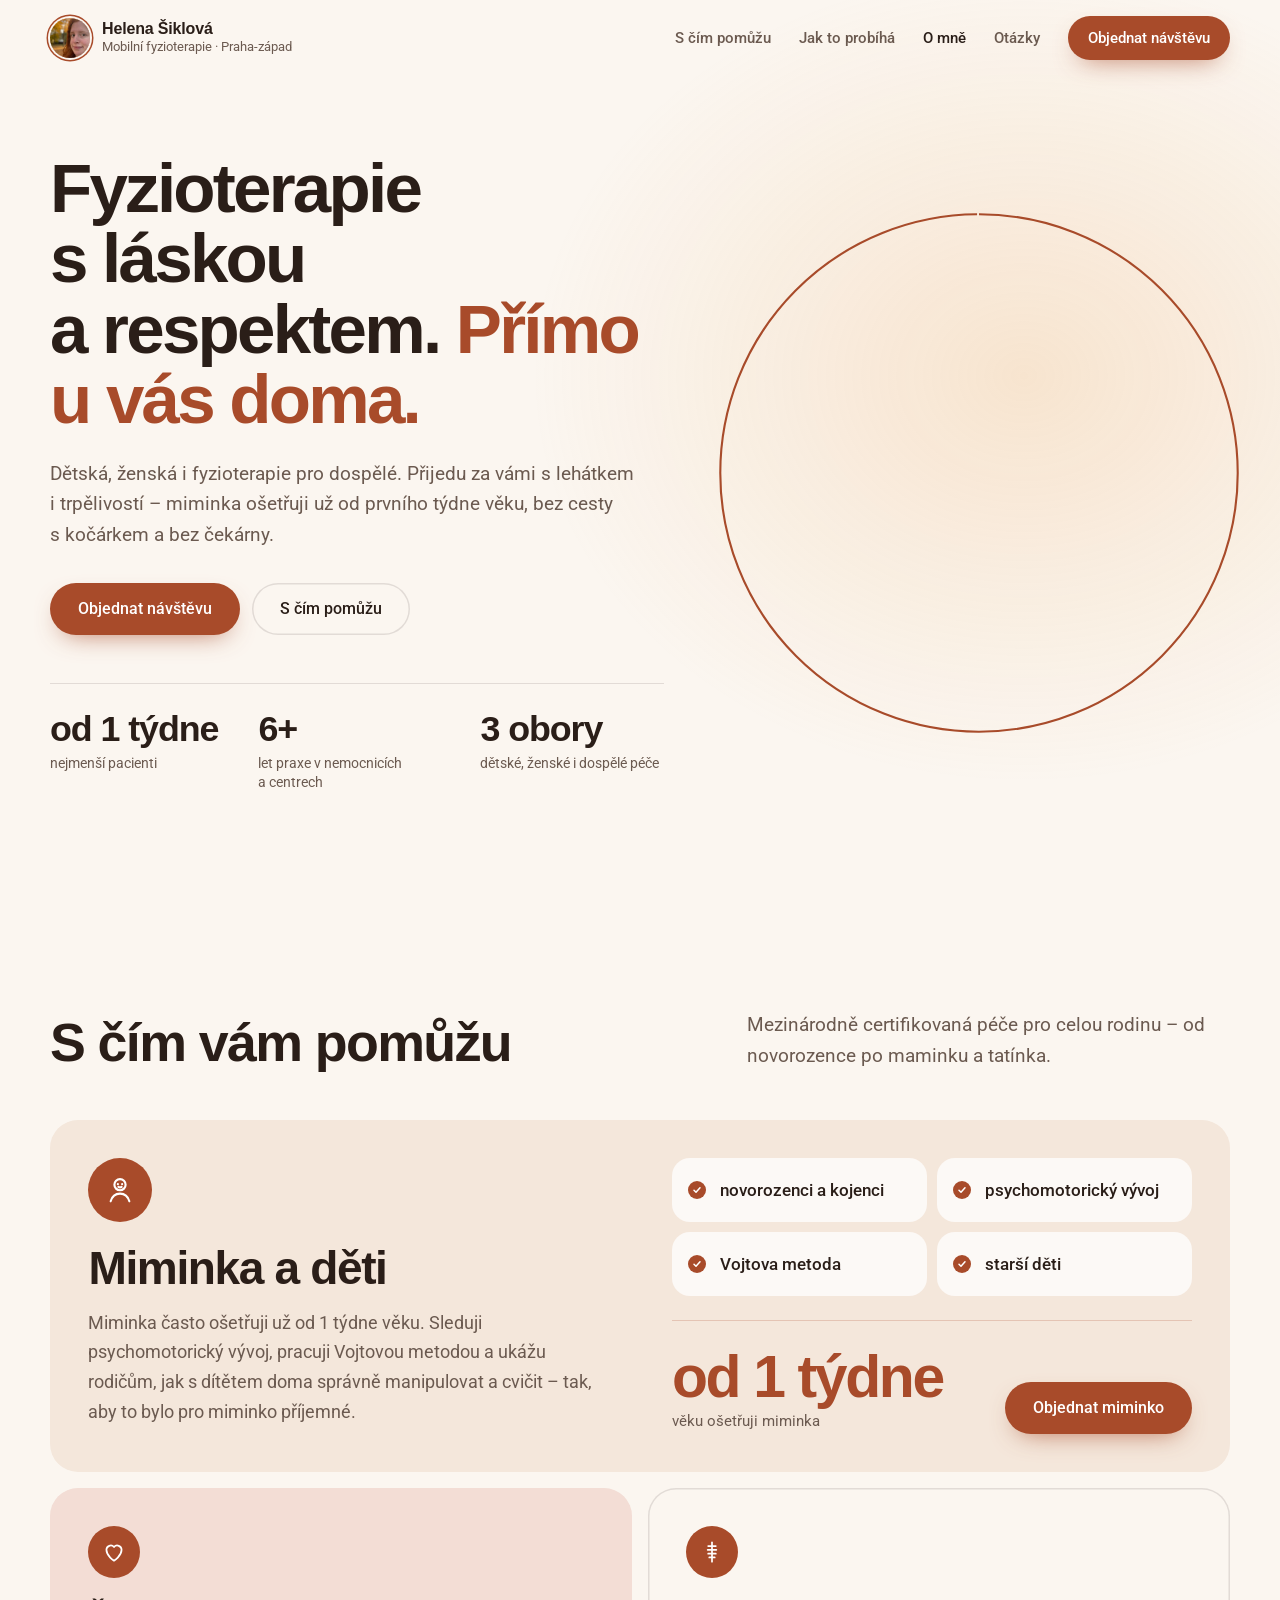
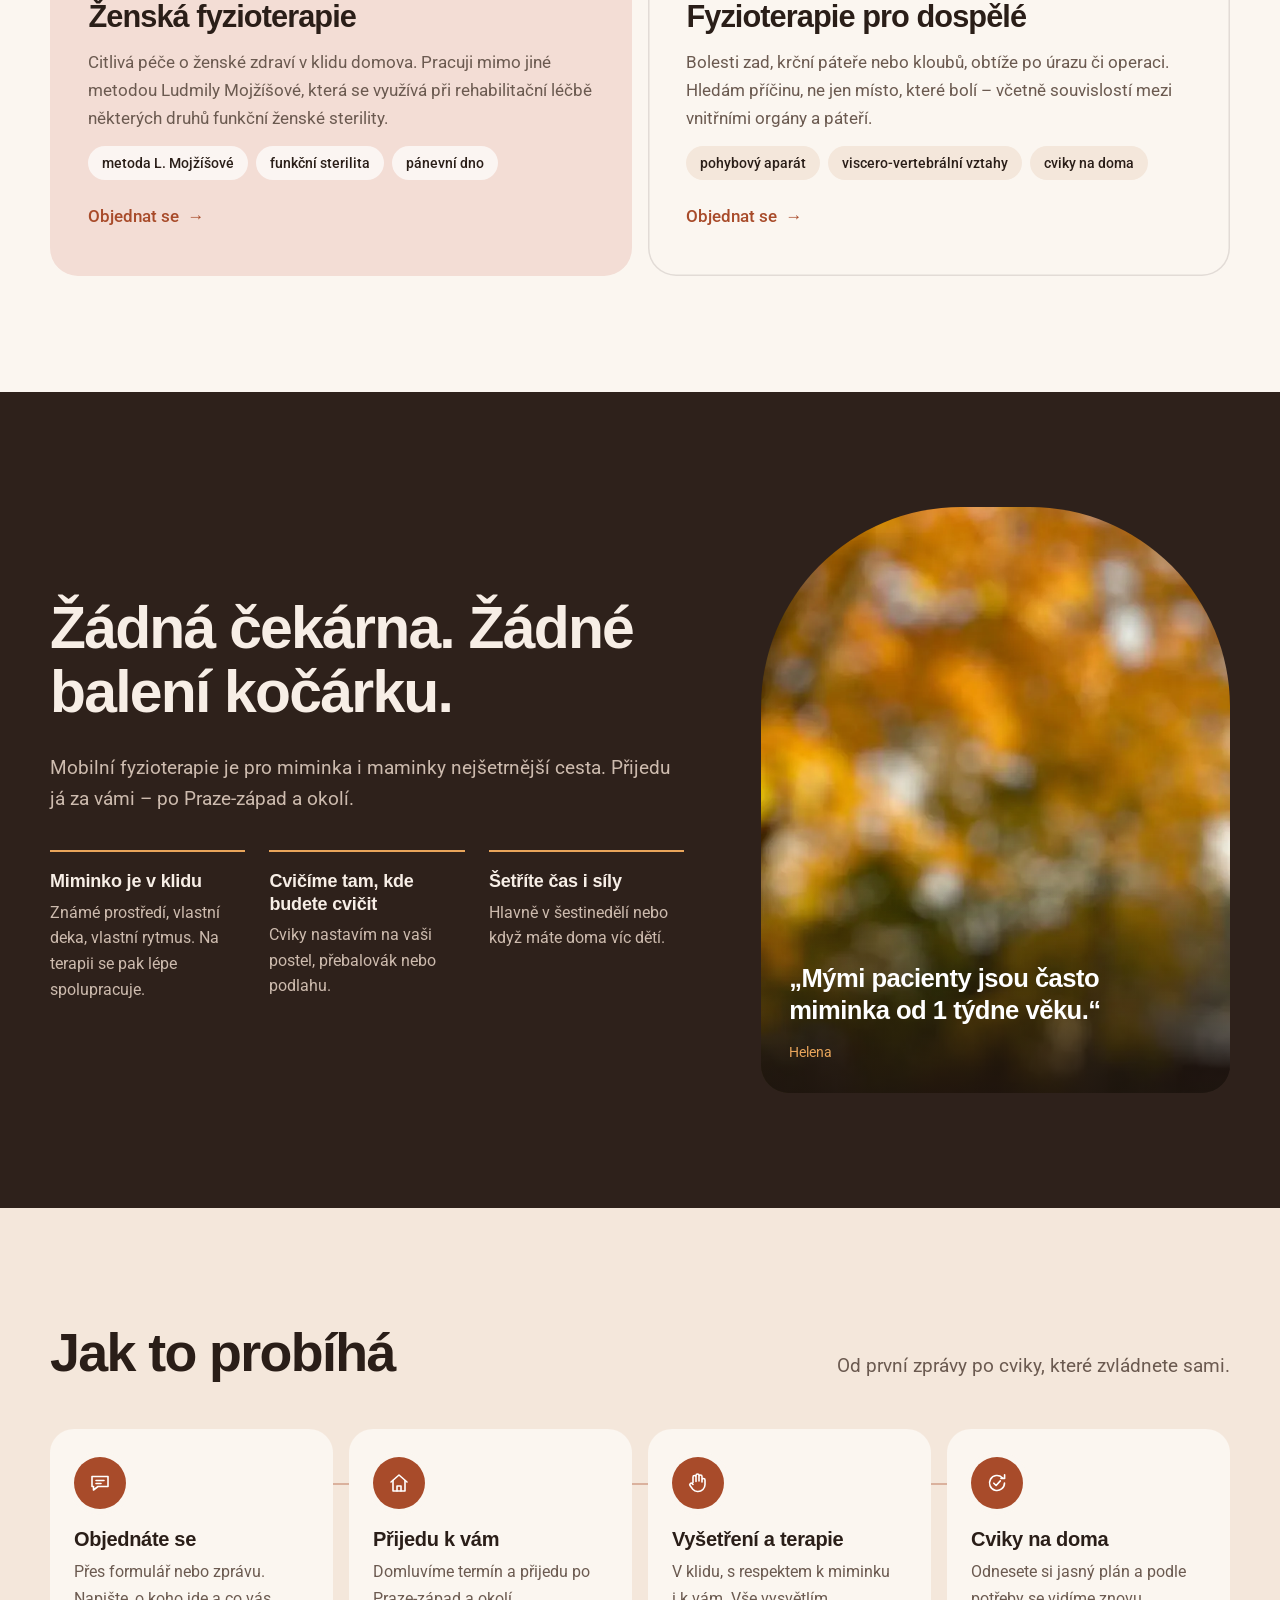
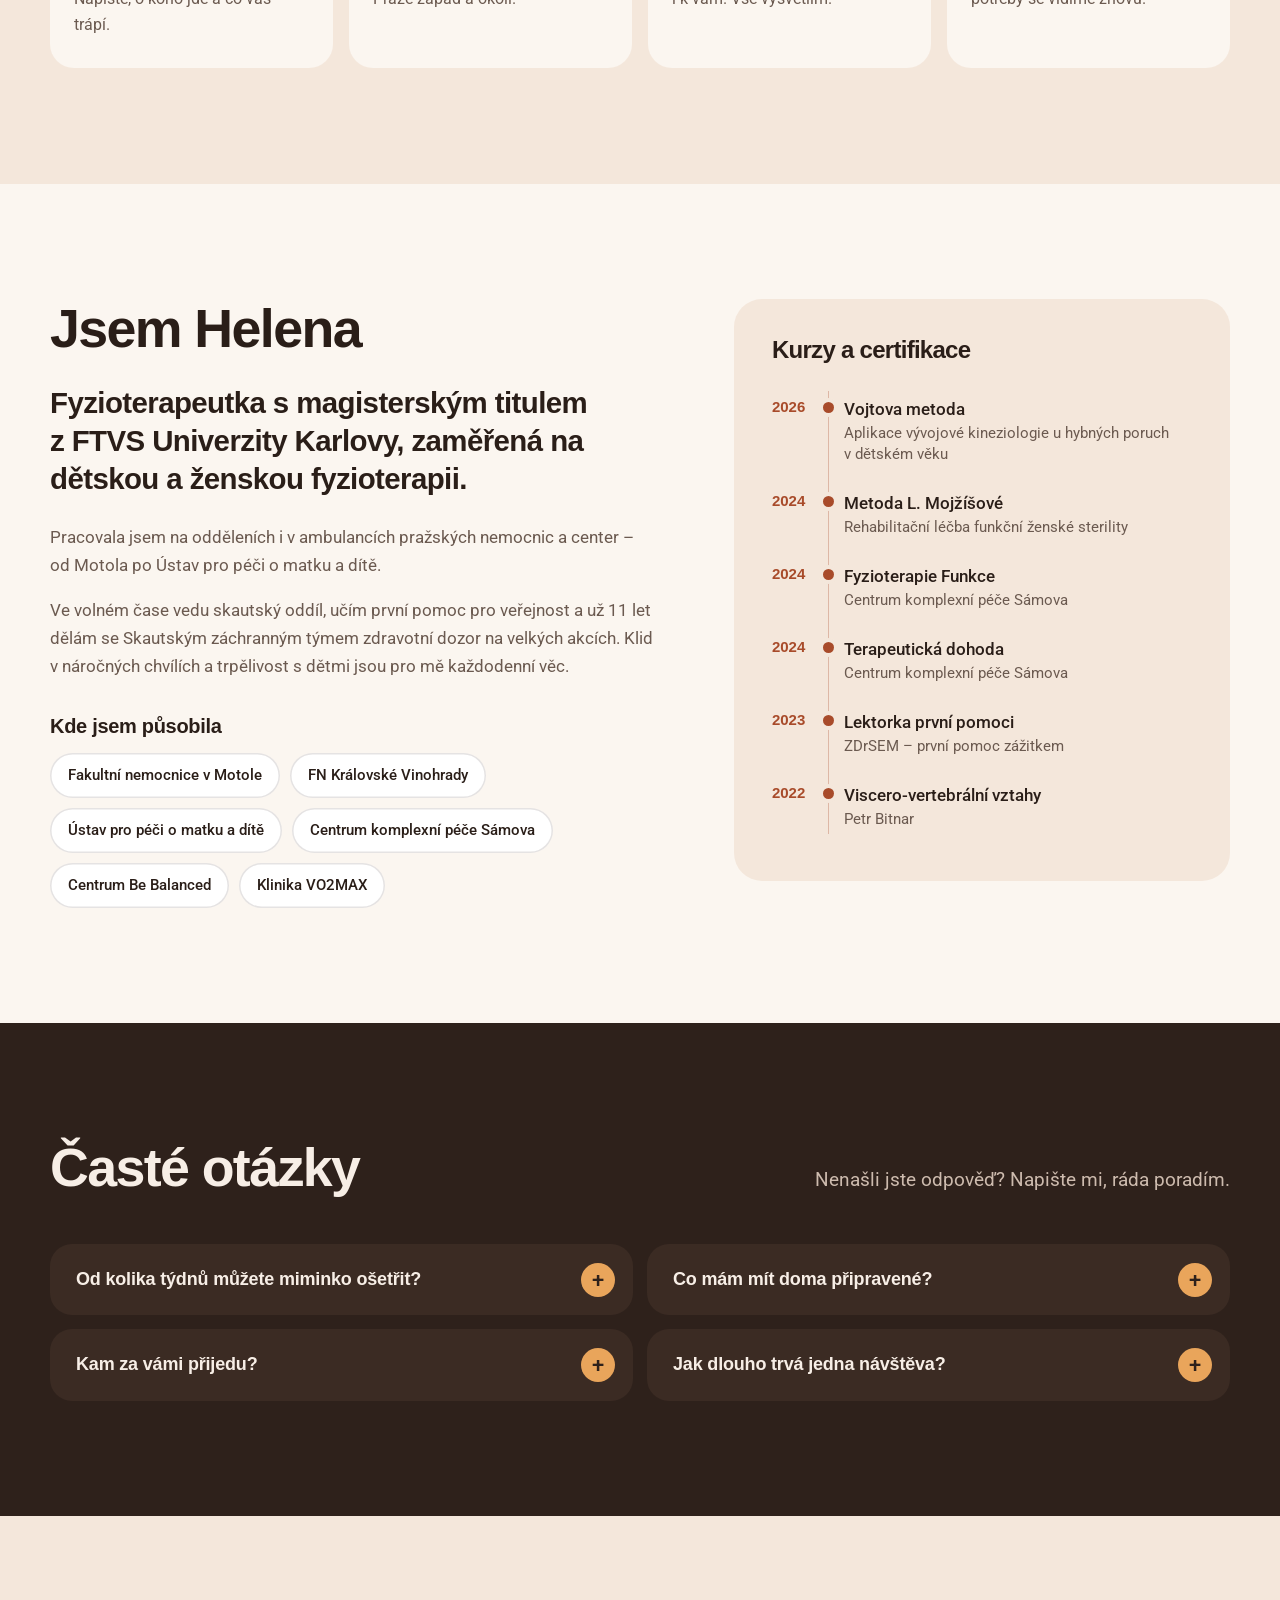
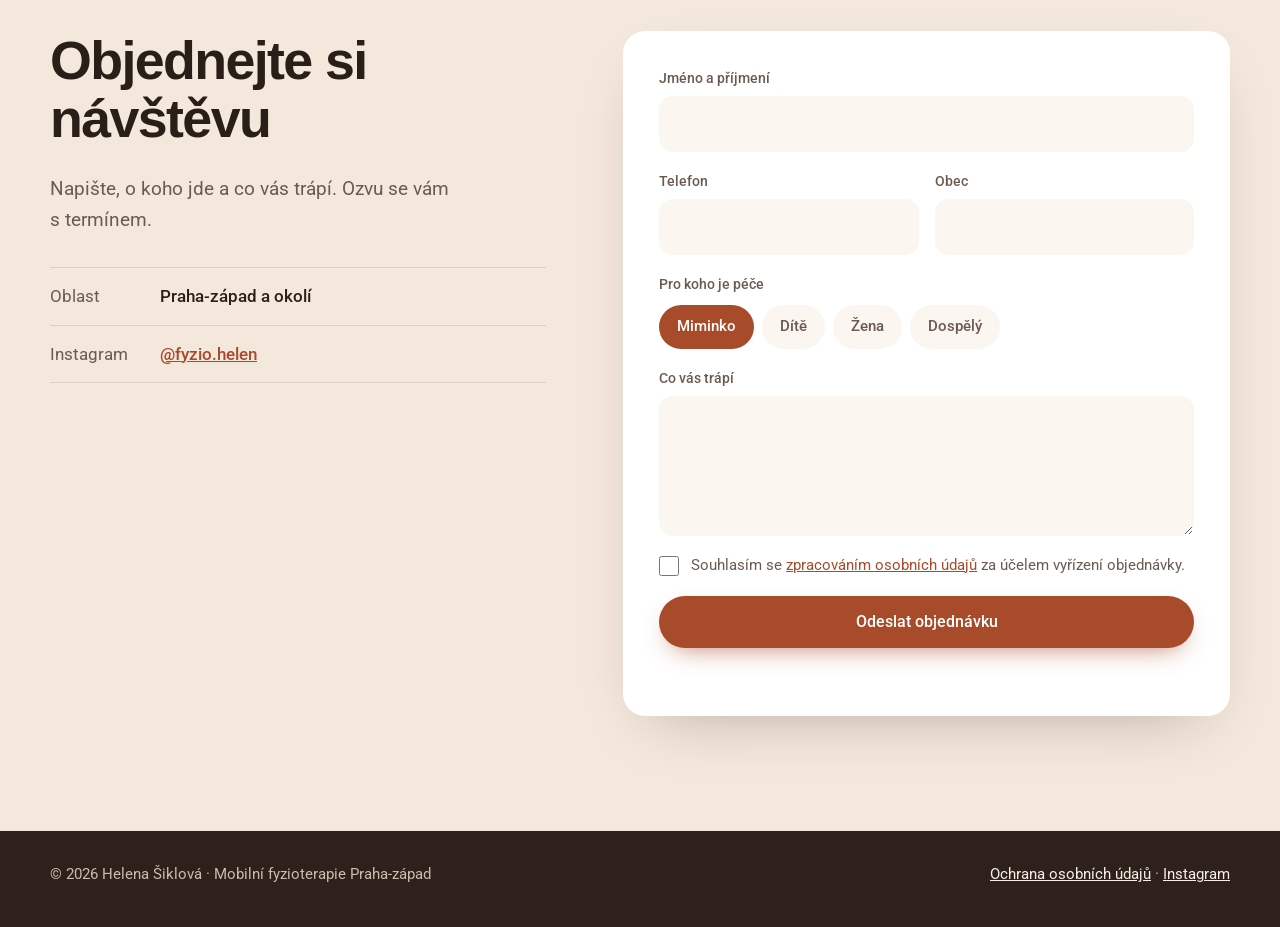
==== index.html @ 215d6c58 "Import static site from helena-siklova-web.vercel.app Co-Authored-By: Claude Fable 5.2 <noreply@anth" ====
<!doctype html>
<html lang="cs" class="no-js">
<head>
  <meta charset="utf-8" />
  <meta name="viewport" content="width=device-width, initial-scale=1" />
  <title>Helena Šiklová – mobilní fyzioterapie Praha-západ</title>
  <meta name="description" content="Dětská, ženská i fyzioterapie pro dospělé u vás doma. Miminka od 1 týdne věku, Vojtova metoda, metoda L. Mojžíšové. Praha-západ." />
  <meta name="robots" content="noindex, nofollow" />
  <meta name="theme-color" content="#FBF6F0" />
  <meta property="og:type" content="website" />
  <meta property="og:title" content="Helena Šiklová – mobilní fyzioterapie Praha-západ" />
  <meta property="og:description" content="Fyzioterapie s láskou a respektem, přímo u vás doma. Pro miminka, děti, ženy i dospělé." />
  <meta property="og:image" content="https://helena-siklova-web.vercel.app/img/helena.jpg" />
  <link rel="icon" href="data:image/svg+xml,%3Csvg xmlns='http://www.w3.org/2000/svg' viewBox='0 0 64 64'%3E%3Ccircle cx='32' cy='32' r='32' fill='%23A84B2A'/%3E%3Ctext x='32' y='42' font-family='Helvetica,Arial' font-weight='700' font-size='28' text-anchor='middle' fill='%23fff'%3EH%C5%A0%3C/text%3E%3C/svg%3E" />
  <link rel="preconnect" href="https://fonts.googleapis.com" />
  <link rel="preconnect" href="https://fonts.gstatic.com" crossorigin />
  <link href="https://fonts.googleapis.com/css2?family=Roboto:wght@400;500&display=swap&subset=latin-ext" rel="stylesheet" />
  <link rel="preload" as="image" href="img/helena.webp" type="image/webp" />
  <link rel="stylesheet" href="styles.css?v=4" />
  <script type="application/ld+json">
  {
    "@context": "https://schema.org",
    "@type": "PhysicalTherapy",
    "name": "Helena Šiklová – mobilní fyzioterapie",
    "description": "Dětská, ženská a dospělá fyzioterapie formou domácích návštěv.",
    "image": "https://helena-siklova-web.vercel.app/img/helena.jpg",
    "areaServed": "Praha-západ",
    "employee": { "@type": "Person", "name": "Helena Šiklová", "jobTitle": "Fyzioterapeutka", "alumniOf": "Fakulta tělesné výchovy a sportu Univerzity Karlovy" },
    "sameAs": ["https://www.instagram.com/fyzio.helen/"],
    "hasOfferCatalog": { "@type": "OfferCatalog", "name": "Fyzioterapie", "itemListElement": [
      { "@type": "Offer", "itemOffered": { "@type": "Service", "name": "Dětská fyzioterapie" } },
      { "@type": "Offer", "itemOffered": { "@type": "Service", "name": "Ženská fyzioterapie" } },
      { "@type": "Offer", "itemOffered": { "@type": "Service", "name": "Fyzioterapie pro dospělé" } }
    ] }
  }
  </script>
</head>
<body>
<a class="skip" href="#obsah">Přeskočit na obsah</a>

<header class="top" data-top>
  <div class="wrap top__in">
    <a class="brand" href="#top" aria-label="Helena Šiklová – na začátek">
      <span class="brand__avatar"><img src="img/helena-160.jpg" width="80" height="80" alt="" /></span>
      <span class="brand__txt">Helena Šiklová<small>Mobilní fyzioterapie · Praha-západ</small></span>
    </a>
    <nav class="nav" aria-label="Hlavní navigace">
      <a href="#pomoc">S čím pomůžu</a>
      <a href="#jak">Jak to probíhá</a>
      <a href="#o-mne">O mně</a>
      <a href="#otazky">Otázky</a>
    </nav>
    <a class="btn btn--primary btn--sm top__cta" href="#objednat">Objednat návštěvu</a>
    <button class="burger" type="button" aria-label="Otevřít menu" aria-controls="menu" data-menu-open><span></span><span></span></button>
  </div>
</header>

<dialog class="menu" id="menu" aria-label="Menu">
  <button class="menu__close" type="button" aria-label="Zavřít menu" data-menu-close>×</button>
  <nav class="menu__nav" aria-label="Menu">
    <a href="#pomoc" data-menu-link>S čím pomůžu</a>
    <a href="#jak" data-menu-link>Jak to probíhá</a>
    <a href="#o-mne" data-menu-link>O mně</a>
    <a href="#otazky" data-menu-link>Otázky</a>
    <a href="#objednat" data-menu-link>Objednání</a>
  </nav>
  <a class="btn btn--primary btn--block" href="#objednat" data-menu-link>Objednat návštěvu</a>
</dialog>

<main id="obsah">

  <!-- HERO -->
  <section class="hero" id="top">
    <div class="wrap hero__grid">
      <div class="hero__text">
        <h1 class="hero__title">Fyzioterapie s láskou a respektem. <em>Přímo u vás doma.</em></h1>
        <p class="hero__lead">Dětská, ženská i fyzioterapie pro dospělé. Přijedu za vámi s lehátkem i trpělivostí – miminka ošetřuji už od prvního týdne věku, bez cesty s kočárkem a bez čekárny.</p>
        <div class="hero__cta">
          <a class="btn btn--primary" href="#objednat">Objednat návštěvu</a>
          <a class="btn btn--ghost" href="#pomoc">S čím pomůžu</a>
        </div>
        <dl class="stats">
          <div><dt>nejmenší pacienti</dt><dd>od 1 týdne</dd></div>
          <div><dt>let praxe v nemocnicích a centrech</dt><dd>6+</dd></div>
          <div><dt>dětské, ženské i dospělé péče</dt><dd>3 obory</dd></div>
        </dl>
      </div>
      <figure class="portrait">
        <svg class="portrait__ring" viewBox="0 0 200 200" aria-hidden="true"><circle cx="100" cy="100" r="98" pathLength="1" /></svg>
        <picture class="portrait__img">
          <source type="image/webp" srcset="img/helena-480.webp 480w, img/helena.webp 800w" sizes="(max-width: 899px) 78vw, 36vw" />
          <img src="img/helena.jpg" width="800" height="800" alt="Fyzioterapeutka Helena Šiklová" fetchpriority="high" decoding="async" />
        </picture>
      </figure>
    </div>
  </section>

  <!-- PRO KOHO -->
  <section class="sec" id="pomoc">
    <div class="wrap">
      <div class="head" data-reveal>
        <h2 class="h2">S čím vám pomůžu</h2>
        <p class="lead">Mezinárodně certifikovaná péče pro celou rodinu – od novorozence po maminku a tatínka.</p>
      </div>
      <div class="bento">
        <article class="care care--big" data-reveal>
          <div class="care__main">
            <span class="care__ico" aria-hidden="true"><svg viewBox="0 0 24 24" width="26" height="26" fill="none" stroke="currentColor" stroke-width="1.6" stroke-linecap="round" stroke-linejoin="round"><circle cx="12" cy="8" r="4.2"/><path d="M10.4 7.6h.01M13.6 7.6h.01M10.8 9.6c.7.5 1.7.5 2.4 0"/><path d="M5 20.5c1-3.6 3.8-5.8 7-5.8s6 2.2 7 5.8"/></svg></span>
            <h3>Miminka a děti</h3>
            <p>Miminka často ošetřuji už od 1 týdne věku. Sleduji psychomotorický vývoj, pracuji Vojtovou metodou a ukážu rodičům, jak s dítětem doma správně manipulovat a cvičit – tak, aby to bylo pro miminko příjemné.</p>
          </div>
          <div class="care__side">
            <ul class="checks">
              <li>novorozenci a kojenci</li>
              <li>psychomotorický vývoj</li>
              <li>Vojtova metoda</li>
              <li>starší děti</li>
            </ul>
            <div class="care__foot">
              <p class="care__num"><b>od 1 týdne</b><span>věku ošetřuji miminka</span></p>
              <a class="btn btn--primary" href="#objednat" data-pick="miminko">Objednat miminko</a>
            </div>
          </div>
        </article>
        <article class="care care--rose" data-reveal>
          <span class="care__ico" aria-hidden="true"><svg viewBox="0 0 24 24" width="26" height="26" fill="none" stroke="currentColor" stroke-width="1.6" stroke-linecap="round" stroke-linejoin="round"><path d="M12 20s-7-4.4-7-10a4 4 0 0 1 7-2.6A4 4 0 0 1 19 10c0 5.6-7 10-7 10z"/></svg></span>
          <h3>Ženská fyzioterapie</h3>
          <p>Citlivá péče o ženské zdraví v klidu domova. Pracuji mimo jiné metodou Ludmily Mojžíšové, která se využívá při rehabilitační léčbě některých druhů funkční ženské sterility.</p>
          <ul class="tags"><li>metoda L. Mojžíšové</li><li>funkční sterilita</li><li>pánevní dno</li></ul>
          <a class="more" href="#objednat" data-pick="žena">Objednat se</a>
        </article>
        <article class="care care--line" data-reveal>
          <span class="care__ico" aria-hidden="true"><svg viewBox="0 0 24 24" width="26" height="26" fill="none" stroke="currentColor" stroke-width="1.6" stroke-linecap="round" stroke-linejoin="round"><path d="M12 3v18"/><path d="M8.5 6.5h7M8 10h8M8.5 13.5h7M9.5 17h5"/></svg></span>
          <h3>Fyzioterapie pro dospělé</h3>
          <p>Bolesti zad, krční páteře nebo kloubů, obtíže po úrazu či operaci. Hledám příčinu, ne jen místo, které bolí – včetně souvislostí mezi vnitřními orgány a páteří.</p>
          <ul class="tags"><li>pohybový aparát</li><li>viscero-vertebrální vztahy</li><li>cviky na doma</li></ul>
          <a class="more" href="#objednat" data-pick="dospělý">Objednat se</a>
        </article>
      </div>
    </div>
  </section>

  <!-- PROČ DOMA -->
  <section class="home" id="proc">
    <div class="wrap home__in">
      <div class="home__text" data-reveal>
        <h2 class="h2">Žádná čekárna. Žádné balení kočárku.</h2>
        <p class="lead">Mobilní fyzioterapie je pro miminka i maminky nejšetrnější cesta. Přijedu já za vámi – po Praze-západ a okolí.</p>
        <ul class="home__pts">
          <li><b>Miminko je v klidu</b><span>Známé prostředí, vlastní deka, vlastní rytmus. Na terapii se pak lépe spolupracuje.</span></li>
          <li><b>Cvičíme tam, kde budete cvičit</b><span>Cviky nastavím na vaši postel, přebalovák nebo podlahu.</span></li>
          <li><b>Šetříte čas i síly</b><span>Hlavně v šestinedělí nebo když máte doma víc dětí.</span></li>
        </ul>
      </div>
      <figure class="home__img" data-reveal>
        <picture>
          <source type="image/webp" srcset="img/podzim.webp" />
          <img src="img/podzim.jpg" width="660" height="824" alt="" loading="lazy" decoding="async" />
        </picture>
        <blockquote><p>„Mými pacienty jsou často miminka od 1 týdne věku.“</p><cite>Helena</cite></blockquote>
      </figure>
    </div>
  </section>

  <!-- POSTUP -->
  <section class="sec sec--soft" id="jak">
    <div class="wrap">
      <div class="head" data-reveal>
        <h2 class="h2">Jak to probíhá</h2>
        <p class="lead">Od první zprávy po cviky, které zvládnete sami.</p>
      </div>
      <ol class="steps" data-flow>
        <li><span class="steps__ico" aria-hidden="true"><svg viewBox="0 0 24 24" width="24" height="24" fill="none" stroke="currentColor" stroke-width="1.6" stroke-linecap="round" stroke-linejoin="round"><path d="M4 5.5h16v10H10l-4.5 3.5v-3.5H4z"/><path d="M8 9.5h8M8 12.5h5"/></svg></span><b>Objednáte se</b><span>Přes formulář nebo zprávu. Napište, o koho jde a co vás trápí.</span></li>
        <li><span class="steps__ico" aria-hidden="true"><svg viewBox="0 0 24 24" width="24" height="24" fill="none" stroke="currentColor" stroke-width="1.6" stroke-linecap="round" stroke-linejoin="round"><path d="M4 11 12 4l8 7"/><path d="M6 9.5V20h12V9.5"/><path d="M10 20v-5h4v5"/></svg></span><b>Přijedu k vám</b><span>Domluvíme termín a přijedu po Praze-západ a okolí.</span></li>
        <li><span class="steps__ico" aria-hidden="true"><svg viewBox="0 0 24 24" width="24" height="24" fill="none" stroke="currentColor" stroke-width="1.6" stroke-linecap="round" stroke-linejoin="round"><path d="M7 11.5V6a1.5 1.5 0 0 1 3 0v4.5M10 10V4.5a1.5 1.5 0 0 1 3 0V10M13 10V5.5a1.5 1.5 0 0 1 3 0V11M16 9a1.5 1.5 0 0 1 3 0v4.5a7 7 0 0 1-7 7h-.6a6 6 0 0 1-4.6-2.2L4 14.6a1.5 1.5 0 0 1 2.3-1.9L7 13.5"/></svg></span><b>Vyšetření a terapie</b><span>V klidu, s respektem k miminku i k vám. Vše vysvětlím.</span></li>
        <li><span class="steps__ico" aria-hidden="true"><svg viewBox="0 0 24 24" width="24" height="24" fill="none" stroke="currentColor" stroke-width="1.6" stroke-linecap="round" stroke-linejoin="round"><path d="M19.5 12A7.5 7.5 0 1 1 17.3 6.7"/><path d="M19.6 3.8v3.6H16"/><path d="M8.8 12.2l2.3 2.3 4.2-4.6"/></svg></span><b>Cviky na doma</b><span>Odnesete si jasný plán a podle potřeby se vidíme znovu.</span></li>
      </ol>
    </div>
  </section>

  <!-- O MNĚ -->
  <section class="sec" id="o-mne">
    <div class="wrap me">
      <div class="me__text" data-reveal>
        <h2 class="h2">Jsem Helena</h2>
        <p class="me__big">Fyzioterapeutka s magisterským titulem z FTVS Univerzity Karlovy, zaměřená na dětskou a ženskou fyzioterapii.</p>
        <p>Pracovala jsem na odděleních i v ambulancích pražských nemocnic a center – od Motola po Ústav pro péči o matku a dítě.</p>
        <p>Ve volném čase vedu skautský oddíl, učím první pomoc pro veřejnost a už 11 let dělám se Skautským záchranným týmem zdravotní dozor na velkých akcích. Klid v náročných chvílích a trpělivost s dětmi jsou pro mě každodenní věc.</p>
        <h3 class="me__sub">Kde jsem působila</h3>
        <ul class="chips">
          <li>Fakultní nemocnice v&nbsp;Motole</li>
          <li>FN Královské Vinohrady</li>
          <li>Ústav pro péči o matku a dítě</li>
          <li>Centrum komplexní péče Sámova</li>
          <li>Centrum Be Balanced</li>
          <li>Klinika VO2MAX</li>
        </ul>
      </div>
      <aside class="me__card" data-reveal>
        <h3>Kurzy a certifikace</h3>
        <ol class="timeline">
          <li><time>2026</time><div><b>Vojtova metoda</b><span>Aplikace vývojové kineziologie u hybných poruch v dětském věku</span></div></li>
          <li><time>2024</time><div><b>Metoda L. Mojžíšové</b><span>Rehabilitační léčba funkční ženské sterility</span></div></li>
          <li><time>2024</time><div><b>Fyzioterapie Funkce</b><span>Centrum komplexní péče Sámova</span></div></li>
          <li><time>2024</time><div><b>Terapeutická dohoda</b><span>Centrum komplexní péče Sámova</span></div></li>
          <li><time>2023</time><div><b>Lektorka první pomoci</b><span>ZDrSEM – první pomoc zážitkem</span></div></li>
          <li><time>2022</time><div><b>Viscero-vertebrální vztahy</b><span>Petr Bitnar</span></div></li>
        </ol>
      </aside>
    </div>
  </section>

  <!-- FAQ -->
  <section class="sec sec--dark" id="otazky">
    <div class="wrap">
      <div class="head" data-reveal>
        <h2 class="h2">Časté otázky</h2>
        <p class="lead">Nenašli jste odpověď? Napište mi, ráda poradím.</p>
      </div>
      <div class="qa" data-reveal>
        <details>
          <summary>Od kolika týdnů můžete miminko ošetřit?</summary>
          <p>Miminka běžně ošetřuji už od 1 týdne věku. Pokud máte doporučení od pediatra nebo neurologa, vezměte ho k ruce, ale není podmínkou.</p>
        </details>
        <details>
          <summary>Co mám mít doma připravené?</summary>
          <p>Stačí pevnější podložka nebo postel, deka a teplo v místnosti. Pro miminko plenku a oblíbenou hračku. Vše ostatní přivezu.</p>
        </details>
        <details>
          <summary>Kam za vámi přijedu?</summary>
          <p>Jezdím po okrese Praha-západ a okolí. Napište obec a domluvíme se.</p>
        </details>
        <details>
          <summary>Jak dlouho trvá jedna návštěva?</summary>
          <p>Délku přizpůsobím věku a potřebám – u miminek bývá kratší, u dospělých delší. Přesný čas i cenu vám řeknu při objednání.</p>
        </details>
      </div>
    </div>
  </section>

  <!-- OBJEDNÁNÍ -->
  <section class="sec sec--soft" id="objednat">
    <div class="wrap split">
      <div data-reveal>
        <h2 class="h2">Objednejte si návštěvu</h2>
        <p class="lead">Napište, o koho jde a co vás trápí. Ozvu se vám s termínem.</p>
        <ul class="contact">
          <li><span>Oblast</span>Praha-západ a okolí</li>
          <li><span>Instagram</span><a href="https://www.instagram.com/fyzio.helen/" rel="noopener" target="_blank">@fyzio.helen</a></li>
        </ul>
      </div>
      <form class="form" data-form novalidate data-reveal>
        <div class="field">
          <label for="f-name">Jméno a příjmení</label>
          <input id="f-name" name="jmeno" autocomplete="name" required />
        </div>
        <div class="field field--half">
          <label for="f-phone">Telefon</label>
          <input id="f-phone" name="telefon" type="tel" autocomplete="tel" required />
        </div>
        <div class="field field--half">
          <label for="f-town">Obec</label>
          <input id="f-town" name="obec" autocomplete="address-level2" />
        </div>
        <fieldset class="field pick">
          <legend>Pro koho je péče</legend>
          <label><input type="radio" name="pro" value="miminko" checked /><span>Miminko</span></label>
          <label><input type="radio" name="pro" value="dítě" /><span>Dítě</span></label>
          <label><input type="radio" name="pro" value="žena" /><span>Žena</span></label>
          <label><input type="radio" name="pro" value="dospělý" /><span>Dospělý</span></label>
        </fieldset>
        <div class="field">
          <label for="f-msg">Co vás trápí</label>
          <textarea id="f-msg" name="zprava" rows="4"></textarea>
        </div>
        <label class="consent"><input type="checkbox" name="souhlas" required /><span>Souhlasím se <a href="ochrana-osobnich-udaju.html">zpracováním osobních údajů</a> za účelem vyřízení objednávky.</span></label>
        <button class="btn btn--primary btn--block" type="submit">Odeslat objednávku</button>
        <p class="form__note" data-form-note role="status" aria-live="polite"></p>
      </form>
    </div>
  </section>
</main>

<footer class="foot">
  <div class="wrap foot__in">
    <p>© 2026 Helena Šiklová · Mobilní fyzioterapie Praha-západ</p>
    <p><a href="ochrana-osobnich-udaju.html">Ochrana osobních údajů</a> · <a href="https://www.instagram.com/fyzio.helen/" rel="noopener" target="_blank">Instagram</a></p>
  </div>
</footer>

<a class="btn btn--primary dock" href="#objednat">Objednat návštěvu</a>

<script src="main.js?v=4" defer></script>
</body>
</html>
---- styles.css ----
/* Helena Šiklová – teplé podzimní barvy z její fotky (měděné vlasy, javorové listí) */
:root {
  --cream: #FBF6F0;
  --soft: #F4E7DB;
  --ink: #2A1E18;
  --muted: #6B5A50;
  --copper: #A84B2A;        /* hlavní akcent, bílý text AA */
  --copper-hi: #8F3D20;
  --amber: #E9A55B;         /* listí – jen na tmavém */
  --bark: #2E211B;          /* tmavá sekce */
  --bark-soft: #3B2B23;
  --on-dark: #F7EEE6;
  --on-dark-muted: #CDBBAE;
  --line: rgba(42, 30, 24, .12);
  --line-dark: rgba(247, 238, 230, .16);

  --font-head: "Helvetica Neue", Helvetica, Arial, sans-serif;
  --font-body: Roboto, "Helvetica Neue", Helvetica, Arial, sans-serif;

  --radius-cta: 999px;
  --radius: 22px;
  --wrap: 1180px;
  --gutter: clamp(16px, 4vw, 40px);
  --sec-y: clamp(64px, 9vw, 120px);

  --ease-out: cubic-bezier(0.16, 1, 0.3, 1);
  --dur-micro: 250ms;
  --dur-base: 600ms;
  --dur-slow: 900ms;
}
@media (prefers-reduced-motion: reduce) {
  :root { --dur-micro: 0ms; --dur-base: 0ms; --dur-slow: 0ms; }
}

*, *::before, *::after { box-sizing: border-box; }
html { scroll-behavior: smooth; -webkit-text-size-adjust: 100%; scroll-padding-top: 84px; }
@media (prefers-reduced-motion: reduce) { html { scroll-behavior: auto; } }
body { margin: 0; background: var(--cream); color: var(--ink); font: 400 17px/1.65 var(--font-body); -webkit-font-smoothing: antialiased; overflow-x: clip; }
img { display: block; max-width: 100%; height: auto; }
a { color: inherit; }
h1, h2, h3 { font-family: var(--font-head); font-weight: 700; line-height: 1.08; margin: 0; letter-spacing: -.03em; }
p { margin: 0 0 1em; }
:focus-visible { outline: 2px solid var(--copper); outline-offset: 3px; border-radius: 6px; }

.wrap { width: 100%; max-width: calc(var(--wrap) + var(--gutter) * 2); margin: 0 auto; padding: 0 var(--gutter); }
.skip { position: absolute; left: -999px; top: 8px; z-index: 100; background: var(--copper); color: #fff; padding: 10px 16px; border-radius: var(--radius-cta); }
.skip:focus { left: 8px; }
.h2 { font-size: clamp(32px, 4.2vw, 54px); margin-bottom: .5em; }
.lead { font-size: clamp(17px, 1.45vw, 19px); color: var(--muted); max-width: 34em; }

/* Tlačítka – vždy pill */
.btn { display: inline-flex; align-items: center; justify-content: center; gap: .5em; min-height: 52px; padding: 0 28px; border-radius: var(--radius-cta); font: 500 16px/1 var(--font-body); text-decoration: none; cursor: pointer; border: 0; transition: background var(--dur-micro), color var(--dur-micro), transform var(--dur-micro) var(--ease-out), box-shadow var(--dur-micro); }
.btn--sm { min-height: 44px; padding: 0 20px; font-size: 15px; }
.btn--block { width: 100%; }
.btn--primary { background: var(--copper); color: #fff; box-shadow: 0 10px 26px -12px rgba(168, 75, 42, .8); }
.btn--primary:hover { background: var(--copper-hi); transform: translateY(-2px); }
.btn--ghost { color: var(--ink); box-shadow: inset 0 0 0 1.5px var(--line); }
.btn--ghost:hover { box-shadow: inset 0 0 0 1.5px var(--copper); color: var(--copper); }

/* Hlavička */
.top { position: fixed; inset: 0 0 auto; z-index: 50; transition: background var(--dur-micro), box-shadow var(--dur-micro); }
.top.is-solid { background: rgba(251, 246, 240, .92); backdrop-filter: blur(10px); -webkit-backdrop-filter: blur(10px); box-shadow: 0 1px 0 var(--line); }
.top__in { display: flex; align-items: center; gap: 28px; height: 76px; }
.brand { display: flex; align-items: center; gap: 12px; text-decoration: none; margin-right: auto; }
.brand__avatar { width: 40px; height: 40px; border-radius: 50%; overflow: hidden; flex: none; box-shadow: 0 0 0 2px var(--cream), 0 0 0 3.5px var(--copper); }
.brand__avatar img { width: 100%; height: 100%; object-fit: cover; object-position: 66% 40%; transform: scale(1.5); transform-origin: 66% 42%; }
.brand__txt { font: 700 16px/1.15 var(--font-head); letter-spacing: -.01em; }
.brand__txt small { display: block; font: 400 12.5px/1.4 var(--font-body); color: var(--muted); letter-spacing: 0; }
.nav { display: flex; gap: 28px; }
.nav a { text-decoration: none; font-weight: 500; font-size: 15px; color: var(--muted); transition: color var(--dur-micro); }
.nav a:hover, .nav a.is-active { color: var(--ink); }
.burger { display: none; width: 44px; height: 44px; border: 0; border-radius: var(--radius-cta); background: var(--soft); cursor: pointer; padding: 0; position: relative; }
.burger span { position: absolute; left: 13px; right: 13px; height: 2px; background: var(--ink); border-radius: 2px; }
.burger span:first-child { top: 17px; } .burger span:last-child { top: 25px; }

.menu { border: 0; padding: 88px 24px 32px; width: 100%; max-width: 100%; height: 100%; max-height: 100%; margin: 0; background: var(--cream); color: var(--ink); }
.menu::backdrop { background: rgba(0, 0, 0, .4); }
.menu[open] { display: flex; flex-direction: column; gap: 28px; }
.menu__close { position: absolute; top: 16px; right: 16px; width: 44px; height: 44px; border-radius: var(--radius-cta); border: 0; background: var(--soft); color: var(--ink); font-size: 28px; line-height: 1; cursor: pointer; }
.menu__nav { display: flex; flex-direction: column; }
.menu__nav a { font: 700 28px/1 var(--font-head); letter-spacing: -.02em; text-decoration: none; padding: 16px 0; border-bottom: 1px solid var(--line); }

/* Hero */
.hero { position: relative; padding: calc(76px + clamp(36px, 6vw, 88px)) 0 clamp(56px, 8vw, 104px); overflow: hidden;
  background: radial-gradient(55% 65% at 80% 42%, rgba(233, 165, 91, .22), transparent 70%), var(--cream); }
.hero__grid { display: grid; grid-template-columns: 1.1fr .9fr; gap: clamp(32px, 5vw, 72px); align-items: center; }
.hero__meta { display: inline-flex; align-items: center; gap: 10px; font-size: 14px; font-weight: 500; color: var(--muted); margin-bottom: 22px; }
.dot { width: 8px; height: 8px; border-radius: 50%; background: var(--copper); box-shadow: 0 0 0 4px rgba(168, 75, 42, .16); flex: none; }
.hero__title { font-size: clamp(40px, 5.4vw, 74px); letter-spacing: -.04em; line-height: 1.02; margin-bottom: 24px; }
.hero__title em { font-style: normal; color: var(--copper); }
.hero__lead { font-size: clamp(17px, 1.45vw, 20px); color: var(--muted); max-width: 33em; margin-bottom: 32px; }
.hero__cta { display: flex; flex-wrap: wrap; gap: 12px; margin-bottom: 48px; }
.stats { display: grid; grid-template-columns: repeat(3, auto); justify-content: start; gap: 12px 40px; margin: 0; padding-top: 28px; border-top: 1px solid var(--line); }
.stats div { display: flex; flex-direction: column-reverse; justify-content: flex-end; }
.stats dd { margin: 0; font: 700 clamp(26px, 2.8vw, 36px)/1 var(--font-head); letter-spacing: -.03em; }
.stats dt { font-size: 14px; color: var(--muted); margin-top: 6px; max-width: 13em; line-height: 1.4; }

.portrait { position: relative; margin: 0; width: 100%; max-width: 500px; justify-self: center; aspect-ratio: 1; }
.portrait__ring { position: absolute; inset: -14px; width: calc(100% + 28px); height: calc(100% + 28px); overflow: visible; }
.portrait__ring circle { fill: none; stroke: var(--copper); stroke-width: .8; stroke-dasharray: 1 1; stroke-dashoffset: 1.001; transform: rotate(-90deg); transform-origin: center; transition: stroke-dashoffset 1.6s var(--ease-out) .2s; }
.portrait.is-in .portrait__ring circle { stroke-dashoffset: 0; }
.portrait__img img { width: 100%; height: 100%; aspect-ratio: 1; object-fit: cover; object-position: 62% 50%; border-radius: 50%; }
.chip { position: absolute; left: -4%; bottom: 8%; display: flex; flex-direction: column; gap: 2px; padding: 14px 20px; background: #fff; border-radius: 16px; box-shadow: 0 18px 40px -18px rgba(42, 30, 24, .35); }
.chip b { font: 700 16px/1.2 var(--font-head); letter-spacing: -.01em; }
.chip span { font-size: 13.5px; color: var(--muted); }

/* Sekce */
.sec { padding: var(--sec-y) 0; }
.sec--soft { background: var(--soft); }
.sec--dark { background: var(--bark); color: var(--on-dark); }
.sec--dark .lead { color: var(--on-dark-muted); }
.head { display: flex; flex-wrap: wrap; justify-content: space-between; align-items: end; gap: 12px 48px; margin-bottom: clamp(28px, 4vw, 48px); }
.head .h2 { margin: 0; }
.head .lead { margin: 0; max-width: 26em; }
.split { display: grid; grid-template-columns: .9fr 1.1fr; gap: clamp(32px, 6vw, 96px); align-items: start; }

/* Pro koho – bento */
.bento { display: grid; grid-template-columns: 1fr 1fr; gap: 16px; }
.care { position: relative; border-radius: 28px; padding: clamp(26px, 3vw, 40px); display: flex; flex-direction: column; align-items: flex-start; gap: 14px; background: #fff; transition: transform var(--dur-micro) var(--ease-out), box-shadow var(--dur-micro); }
.care:hover { transform: translateY(-3px); box-shadow: 0 22px 50px -30px rgba(42, 30, 24, .45); }
.care h3 { font-size: clamp(24px, 2.4vw, 32px); }
.care p { color: var(--muted); margin: 0; max-width: 34em; }
.care--big { grid-column: 1 / -1; background: var(--soft); display: grid; grid-template-columns: 1fr 1fr; gap: 24px clamp(32px, 5vw, 72px); align-items: stretch; }
.care__main { display: flex; flex-direction: column; align-items: flex-start; gap: 14px; }
.care__side { display: flex; flex-direction: column; gap: 16px; justify-content: space-between; }
.care--big h3 { font-size: clamp(32px, 3.6vw, 48px); }
.care__foot { margin-top: 8px; width: 100%; display: flex; flex-wrap: wrap; align-items: flex-end; justify-content: space-between; gap: 20px; padding-top: 28px; border-top: 1px solid rgba(168, 75, 42, .22); }
.care__num { display: grid; gap: 4px; margin: 0 !important; }
.care__num b { font: 700 clamp(40px, 4.6vw, 64px)/.95 var(--font-head); letter-spacing: -.04em; color: var(--copper); }
.care__num span { font-size: 15px; color: var(--muted); }
.care--big p { font-size: 18px; }
.care--big .checks { margin: 0; gap: 10px; }
.care--big .checks li { background: rgba(255, 255, 255, .75); border-radius: 18px; padding: 18px 16px 18px 48px; min-height: 64px; display: flex; align-items: center; line-height: 1.3; }
.care--big .checks li::before { left: 16px; top: 50%; margin-top: -9px; }
.care--rose { background: #F3DDD5; }
.care--line { background: transparent; box-shadow: inset 0 0 0 1.5px var(--line); }
.care__ico { width: 52px; height: 52px; border-radius: 50%; display: grid; place-items: center; background: var(--copper); color: #fff; margin-bottom: 8px; }
.care--big .care__ico { width: 64px; height: 64px; }
.care--big .care__ico svg { width: 32px; height: 32px; }
.checks { list-style: none; margin: 4px 0 10px; padding: 0; display: grid; grid-template-columns: 1fr 1fr; gap: 10px 20px; width: 100%; }
.checks li { position: relative; padding-left: 28px; font-weight: 500; }
.checks li::before { content: ""; position: absolute; left: 0; top: 4px; width: 18px; height: 18px; border-radius: 50%; background: var(--copper) url("data:image/svg+xml,%3Csvg xmlns='http://www.w3.org/2000/svg' viewBox='0 0 24 24' fill='none' stroke='%23fff' stroke-width='3' stroke-linecap='round' stroke-linejoin='round'%3E%3Cpath d='M6 12.5l4 4 8-9'/%3E%3C/svg%3E") center / 12px no-repeat; }
.tags { display: flex; flex-wrap: wrap; gap: 8px; list-style: none; margin: 0; padding: 0; }
.tags li { font-size: 13.5px; font-weight: 500; padding: 6px 14px; border-radius: 999px; background: rgba(255, 255, 255, .7); color: var(--ink); }
.care--line .tags li { background: var(--soft); }
.more { margin-top: auto; display: inline-flex; align-items: center; gap: 8px; min-height: 44px; font-weight: 500; color: var(--copper); text-decoration: none; }
.more::after { content: "→"; transition: transform var(--dur-micro) var(--ease-out); }
.more:hover::after { transform: translateX(4px); }

/* Proč doma – tmavý pás s fotkou */
.home { background: var(--bark); color: var(--on-dark); padding: var(--sec-y) 0; overflow: hidden; }
.home__in { display: grid; grid-template-columns: 1.15fr .85fr; gap: clamp(32px, 6vw, 96px); align-items: center; }
.home .h2 { font-size: clamp(34px, 4.6vw, 60px); max-width: 11em; }
.home .lead { color: var(--on-dark-muted); }
.home__pts { list-style: none; margin: 36px 0 0; padding: 0; display: grid; grid-template-columns: repeat(3, 1fr); gap: 24px; }
.home__pts li { display: grid; gap: 8px; align-content: start; padding-top: 18px; border-top: 2px solid var(--amber); }
.home__pts b { font: 700 18px/1.25 var(--font-head); letter-spacing: -.01em; color: var(--on-dark); }
.home__pts span { font-size: 15.5px; color: var(--on-dark-muted); }
.home__img { position: relative; margin: 0; border-radius: 200px 200px 28px 28px; overflow: hidden; aspect-ratio: 4 / 5; }
.home__img img { width: 100%; height: 100%; object-fit: cover; }
.home__img blockquote { position: absolute; inset: auto 0 0 0; margin: 0; padding: 80px 28px 28px; background: linear-gradient(180deg, transparent, rgba(30, 20, 15, .85)); }
.home__img blockquote p { font: 700 clamp(21px, 2vw, 26px)/1.25 var(--font-head); letter-spacing: -.02em; color: #fff; margin: 0 0 10px; }
.home__img cite { font-style: normal; font-size: 14px; color: var(--amber); }

/* Postup – karty, linka se jednou dokreslí */
.steps { list-style: none; margin: 0; padding: 0; display: grid; grid-template-columns: repeat(4, 1fr); gap: 16px; position: relative; }
.steps::before { content: ""; position: absolute; left: 12%; right: 12%; top: 54px; height: 2px; background: var(--copper); opacity: .35; transform: scaleX(0); transform-origin: left; transition: transform 1.4s var(--ease-out); }
.steps.is-in::before { transform: scaleX(1); }
.steps li { position: relative; background: var(--cream); border-radius: 24px; padding: 28px 24px 30px; display: grid; gap: 8px; align-content: start; }
.steps__ico { width: 52px; height: 52px; border-radius: 50%; display: grid; place-items: center; background: var(--copper); color: #fff; margin-bottom: 10px; box-shadow: 0 0 0 6px var(--cream); }
.steps b { font: 700 20px/1.2 var(--font-head); letter-spacing: -.015em; }
.steps span:not(.steps__ico) { color: var(--muted); font-size: 16px; }

/* O mně */
.me { display: grid; grid-template-columns: 1.1fr .9fr; gap: clamp(32px, 6vw, 88px); align-items: start; }
.me__big { font: 700 clamp(22px, 2.3vw, 30px)/1.3 var(--font-head); letter-spacing: -.02em; margin-bottom: 24px; }
.me__text p:not(.me__big) { color: var(--muted); max-width: 36em; }
.me__sub { font-size: 20px; letter-spacing: -.015em; margin: 36px 0 16px; }
.chips { list-style: none; margin: 0; padding: 0; display: flex; flex-wrap: wrap; gap: 10px; }
.chips li { padding: 10px 18px; border-radius: 999px; background: #fff; box-shadow: inset 0 0 0 1.5px var(--line); font-weight: 500; font-size: 15px; }
.me__card { background: var(--soft); border-radius: 28px; padding: clamp(26px, 3vw, 40px); position: sticky; top: 100px; }
.me__card h3 { font-size: 24px; margin-bottom: 20px; }
.timeline { list-style: none; margin: 0; padding: 0; position: relative; }
.timeline::before { content: ""; position: absolute; left: 56px; top: 8px; bottom: 8px; width: 1.5px; background: rgba(168, 75, 42, .3); }
.timeline li { display: grid; grid-template-columns: 44px 1fr; gap: 28px; padding: 12px 0; position: relative; }
.timeline li::before { content: ""; position: absolute; left: 51.5px; top: 19px; width: 11px; height: 11px; border-radius: 50%; background: var(--copper); box-shadow: 0 0 0 4px var(--soft); }
.timeline time { font: 700 15px/1.6 var(--font-head); color: var(--copper); font-variant-numeric: tabular-nums; }
.timeline b { display: block; font-weight: 500; }
.timeline span { display: block; font-size: 14.5px; color: var(--muted); line-height: 1.45; }

/* FAQ – karty ve dvou sloupcích */
.qa { display: grid; grid-template-columns: 1fr 1fr; gap: 14px; align-items: start; }
.qa details { background: var(--bark-soft); border-radius: 22px; transition: background var(--dur-micro); }
.qa details[open] { background: #47352B; }
.qa summary { list-style: none; cursor: pointer; padding: 24px 64px 24px 26px; position: relative; font: 700 18px/1.3 var(--font-head); letter-spacing: -.01em; }
.qa summary::-webkit-details-marker { display: none; }
.qa summary::after { content: "+"; position: absolute; right: 18px; top: 50%; width: 34px; height: 34px; margin-top: -17px; border-radius: 50%; display: grid; place-items: center; background: var(--amber); color: var(--bark); font: 500 22px/1 var(--font-body); transition: transform var(--dur-micro) var(--ease-out); }
.qa details[open] summary::after { transform: rotate(45deg); }
.qa details p { color: var(--on-dark-muted); padding: 0 26px 24px; margin: 0; }

/* Objednání */
.contact { list-style: none; margin: 32px 0 0; padding: 0; border-top: 1px solid var(--line); }
.contact li { display: grid; grid-template-columns: 110px 1fr; padding: 14px 0; border-bottom: 1px solid var(--line); font-weight: 500; }
.contact span { color: var(--muted); font-weight: 400; }
.contact a { color: var(--copper); }
.form { background: #fff; border-radius: var(--radius); padding: clamp(22px, 3vw, 36px); display: grid; grid-template-columns: 1fr 1fr; gap: 18px 16px; box-shadow: 0 24px 60px -32px rgba(42, 30, 24, .35); }
.field { grid-column: 1 / -1; display: grid; gap: 6px; margin: 0; border: 0; padding: 0; min-width: 0; }
.field--half { grid-column: span 1; }
.field label, .pick legend { font-size: 14px; font-weight: 500; color: var(--muted); }
.field input, .field textarea { font: inherit; color: var(--ink); background: var(--cream); border: 1.5px solid transparent; border-radius: 14px; padding: 13px 16px; min-height: 50px; width: 100%; transition: border-color var(--dur-micro); }
.field textarea { resize: vertical; }
.field input:focus, .field textarea:focus { outline: none; border-color: var(--copper); }
.field .is-bad { border-color: #B3261E; }
.pick { display: flex; flex-wrap: wrap; gap: 8px; }
.pick legend { margin-bottom: 8px; padding: 0; }
.pick label { position: relative; }
.pick input { position: absolute; opacity: 0; inset: 0; cursor: pointer; }
.pick span { display: inline-flex; align-items: center; min-height: 44px; padding: 0 18px; border-radius: 999px; background: var(--cream); font-weight: 500; font-size: 15px; transition: background var(--dur-micro), color var(--dur-micro); }
.pick input:checked + span { background: var(--copper); color: #fff; }
.pick input:focus-visible + span { outline: 2px solid var(--copper); outline-offset: 2px; }
.consent { grid-column: 1 / -1; display: flex; gap: 12px; align-items: flex-start; font-size: 14.5px; color: var(--muted); cursor: pointer; }
.consent input { width: 20px; height: 20px; margin: 2px 0 0; accent-color: var(--copper); flex: none; }
.consent a { color: var(--copper); }
.form .btn { grid-column: 1 / -1; }
.form__note { grid-column: 1 / -1; margin: 0; font-size: 14.5px; color: var(--muted); min-height: 1em; }
.form__note.is-bad { color: #B3261E; }

/* Patička */
.foot { background: var(--bark); color: var(--on-dark-muted); padding: 32px 0 40px; font-size: 14.5px; }
.foot__in { display: flex; flex-wrap: wrap; justify-content: space-between; gap: 8px 24px; }
.foot p { margin: 0; }
.foot a { color: var(--on-dark); }

.dock { display: none; }

/* Jednorázové odhalení */
[data-reveal] { opacity: 0; transform: translateY(18px); transition: opacity var(--dur-base) var(--ease-out), transform var(--dur-base) var(--ease-out); }
[data-reveal].is-in { opacity: 1; transform: none; }
.no-js [data-reveal] { opacity: 1; transform: none; }

/* Responzivita */
@media (max-width: 960px) {
  .nav, .top__cta { display: none; }
  .burger { display: block; }
  .hero__grid { grid-template-columns: 1fr; }
  .portrait { max-width: 360px; order: -1; margin-bottom: 8px; }
  .split, .me, .home__in { grid-template-columns: 1fr; }
  .bento { grid-template-columns: 1fr 1fr; }
  .care--big { grid-template-columns: 1fr; }
  .home__img { max-width: 420px; }
  .steps { grid-template-columns: 1fr 1fr; }
  .steps::before { display: none; }
  .me__card { position: static; }
}
@media (max-width: 640px) {
  body { padding-bottom: 76px; }
  .hero { padding-top: calc(76px + 28px); }
  .portrait { max-width: 78vw; }
  .stats { grid-template-columns: 1fr 1fr; gap: 20px 24px; }
  .stats div:last-child { grid-column: 1 / -1; }
  .bento, .qa, .home__pts, .steps { grid-template-columns: 1fr; }
  .checks { grid-template-columns: 1fr; }
  .care { border-radius: 24px; }
  .home__img { aspect-ratio: 1; border-radius: 160px 160px 24px 24px; }
  .steps li { grid-template-columns: 52px 1fr; column-gap: 16px; padding: 20px; }
  .steps__ico { grid-row: span 2; margin: 0; }
  .form { grid-template-columns: 1fr; }
  .field--half { grid-column: 1 / -1; }
  .contact li { grid-template-columns: 90px 1fr; }
  .dock { display: flex; position: fixed; left: 16px; right: 16px; bottom: 14px; z-index: 40; }
}
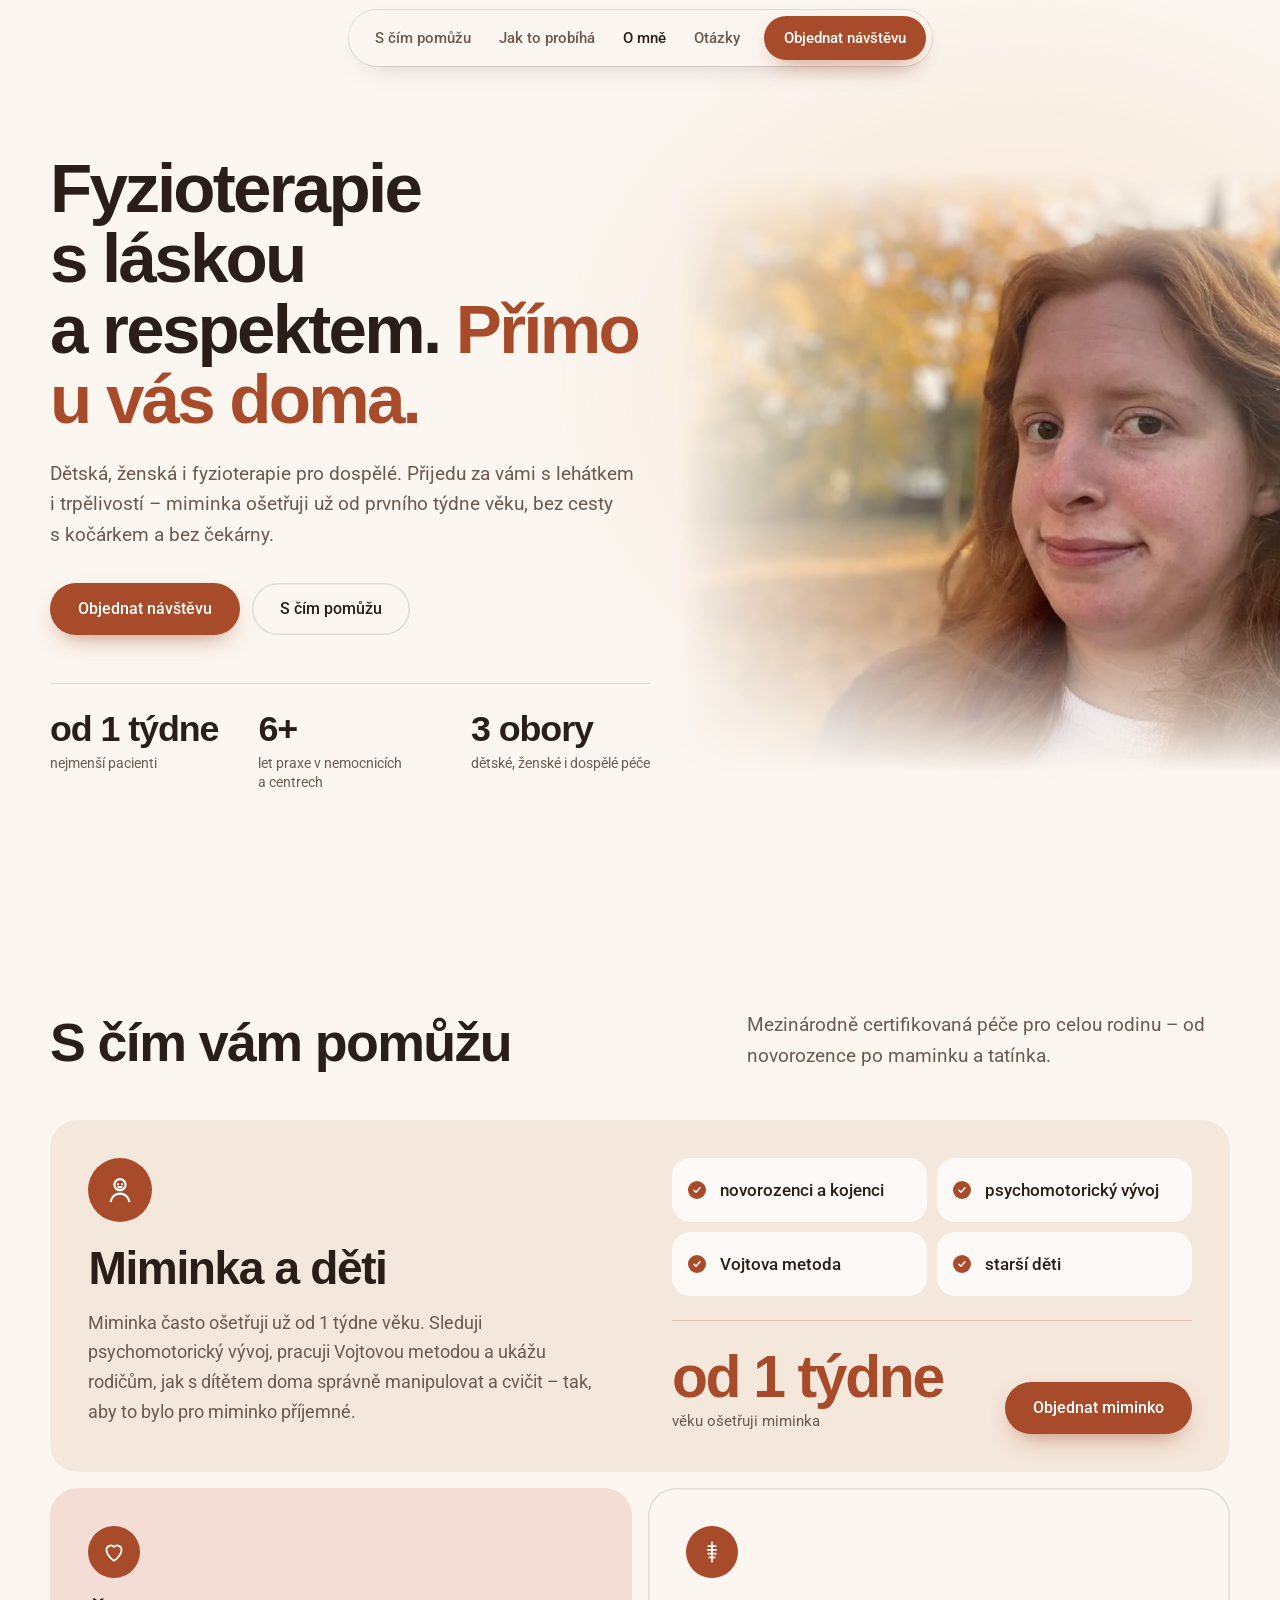
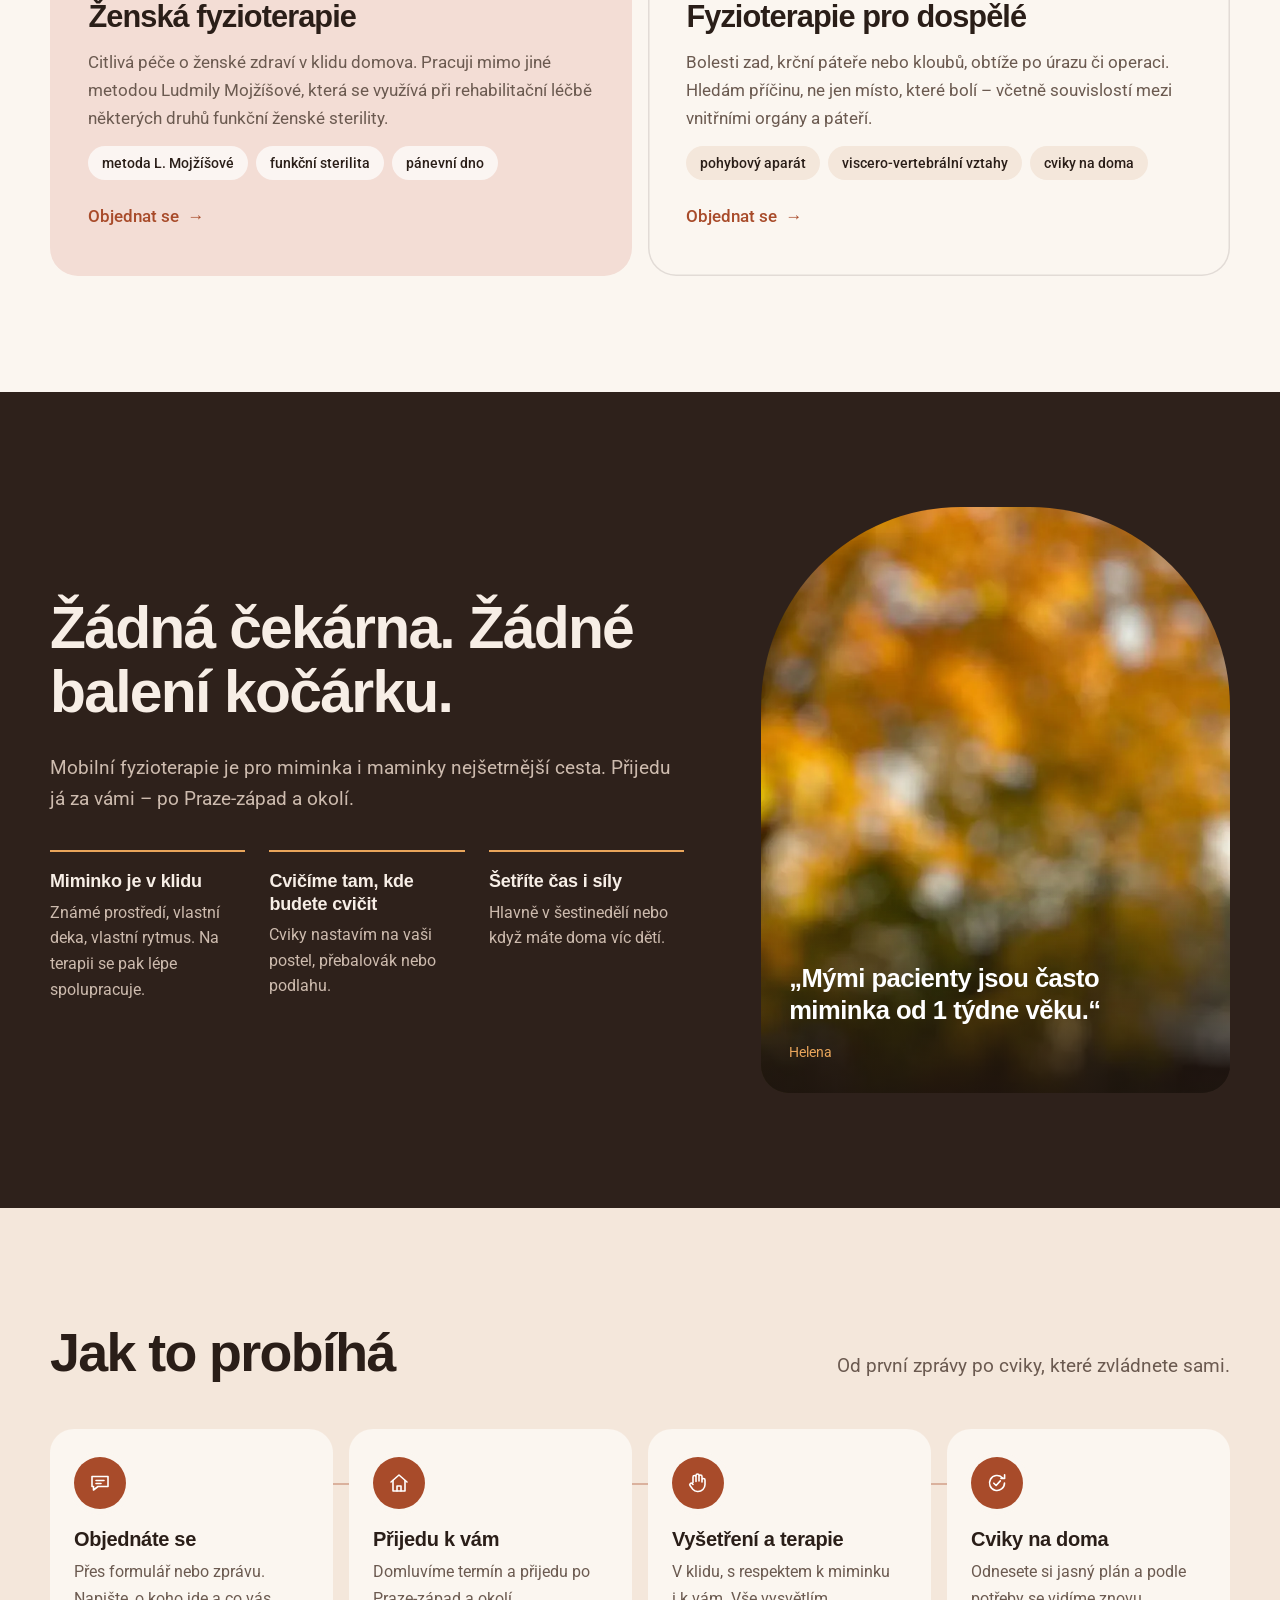
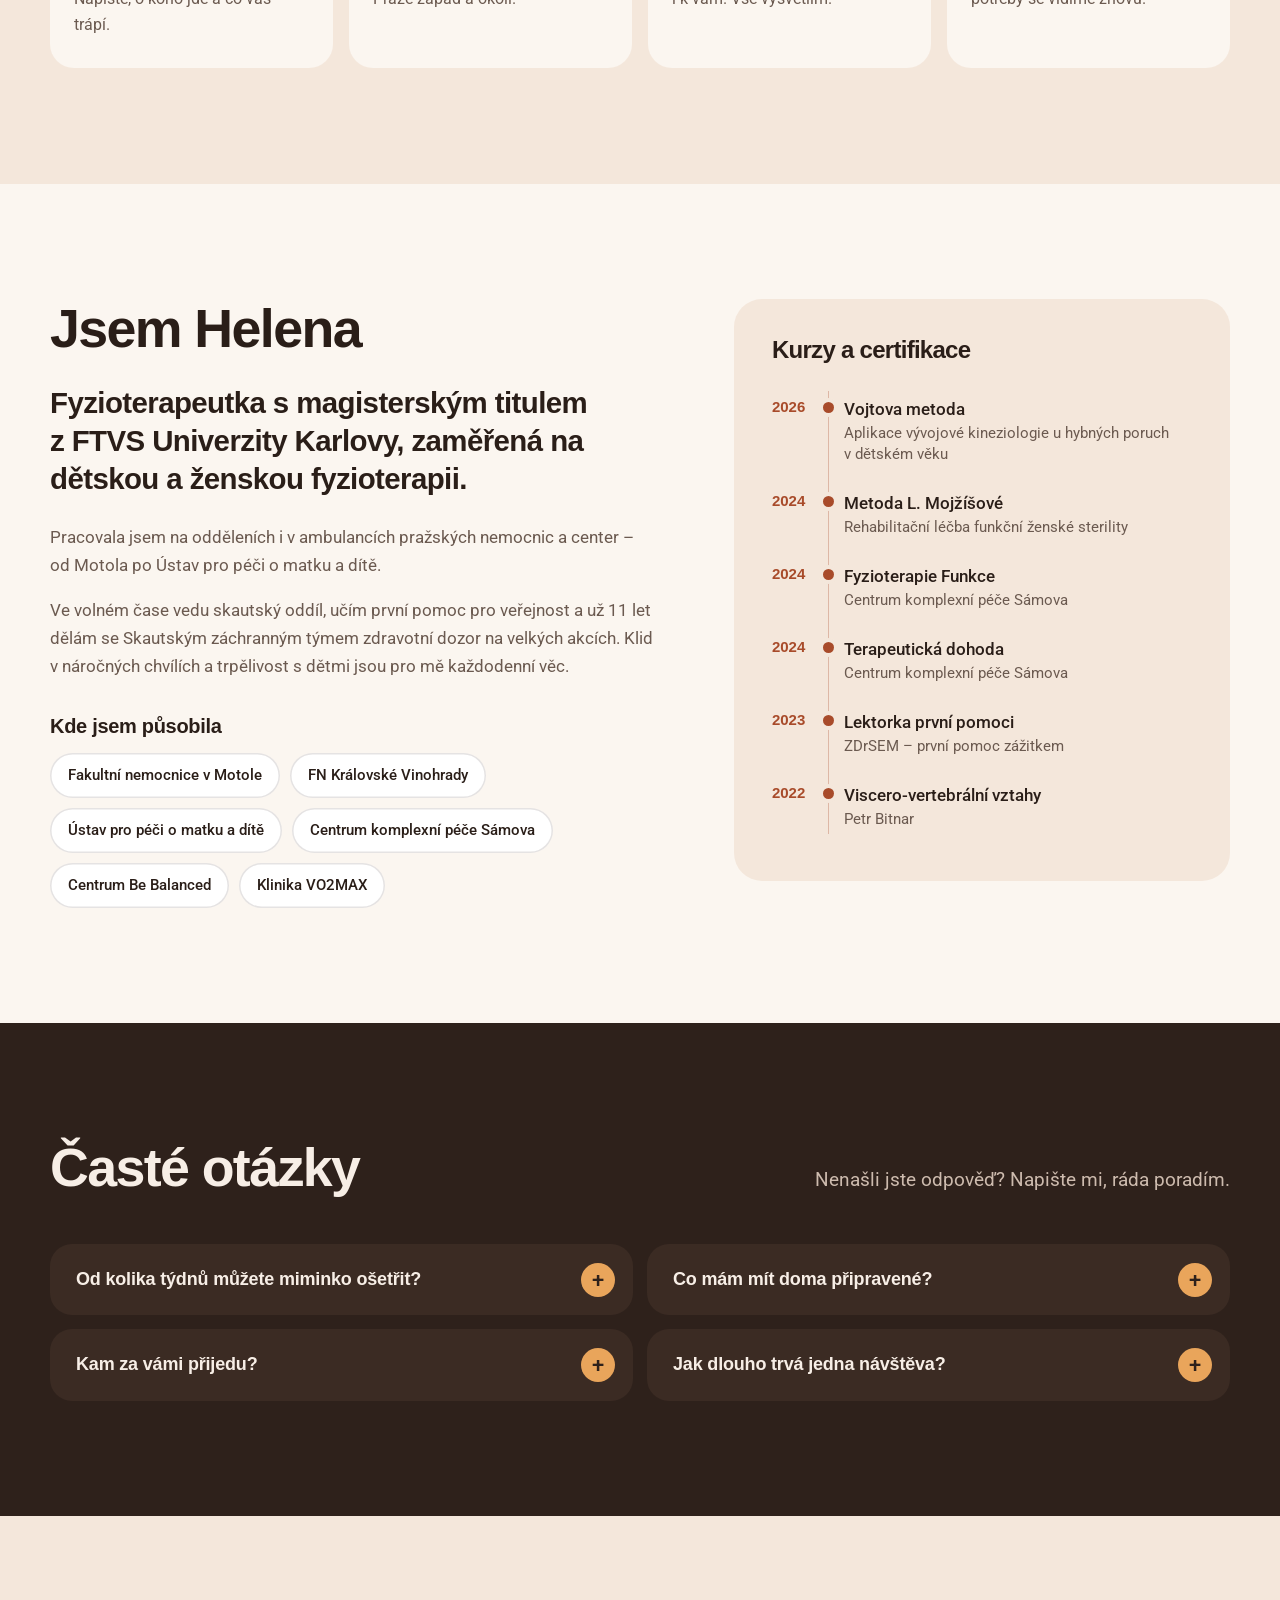
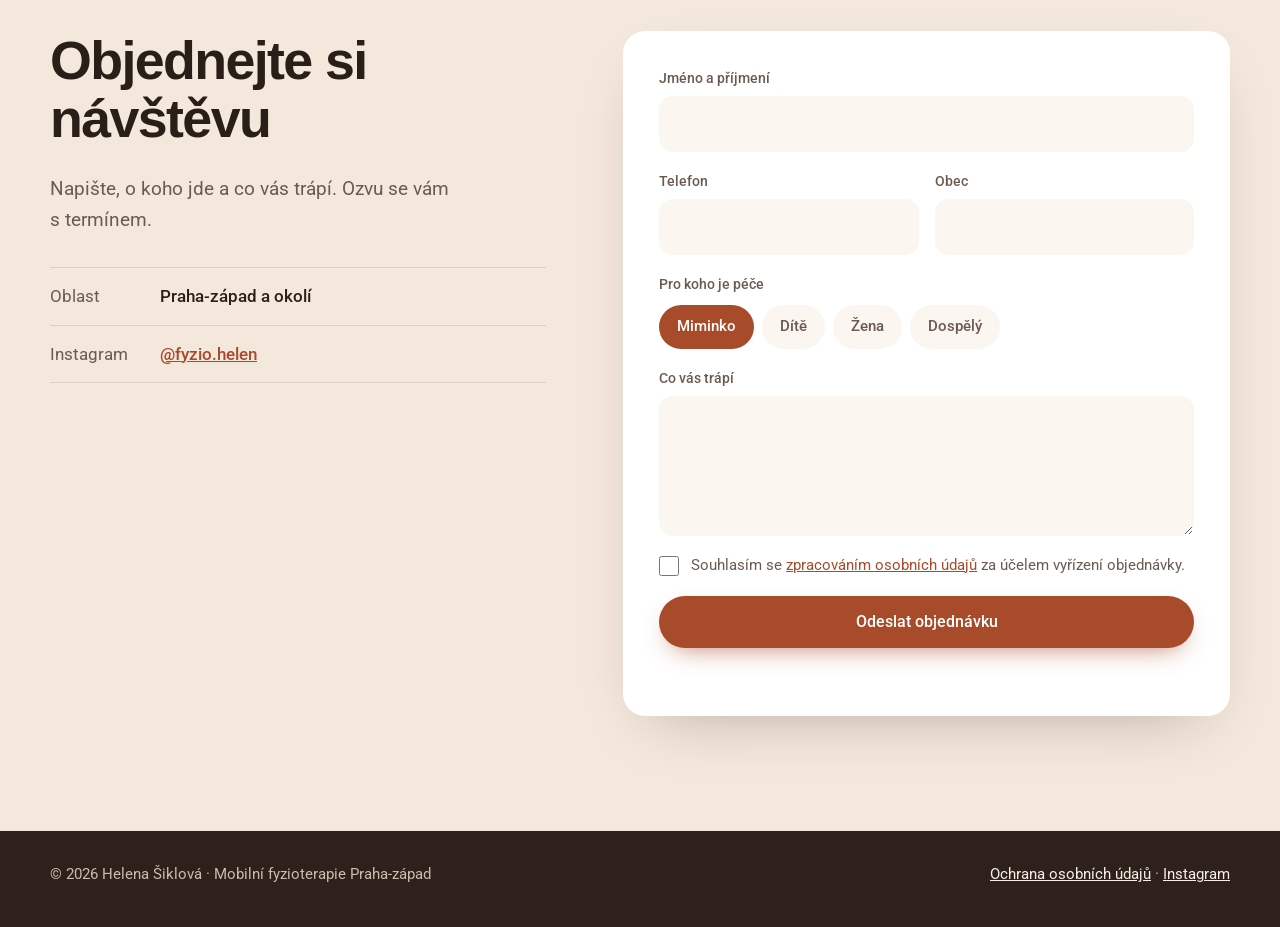
==== commit 7cabcfd8: "Center nav in a floating pill, drop brand block, blend hero photo into background Co-Authored-By: Cl" ====
--- a/index.html
+++ b/index.html
@@ -16,7 +16,7 @@
   <link rel="preconnect" href="https://fonts.gstatic.com" crossorigin />
   <link href="https://fonts.googleapis.com/css2?family=Roboto:wght@400;500&display=swap&subset=latin-ext" rel="stylesheet" />
   <link rel="preload" as="image" href="img/helena.webp" type="image/webp" />
-  <link rel="stylesheet" href="styles.css?v=4" />
+  <link rel="stylesheet" href="styles.css?v=5" />
   <script type="application/ld+json">
   {
     "@context": "https://schema.org",
@@ -40,17 +40,15 @@
 
 <header class="top" data-top>
   <div class="wrap top__in">
-    <a class="brand" href="#top" aria-label="Helena Šiklová – na začátek">
-      <span class="brand__avatar"><img src="img/helena-160.jpg" width="80" height="80" alt="" /></span>
-      <span class="brand__txt">Helena Šiklová<small>Mobilní fyzioterapie · Praha-západ</small></span>
-    </a>
-    <nav class="nav" aria-label="Hlavní navigace">
-      <a href="#pomoc">S čím pomůžu</a>
-      <a href="#jak">Jak to probíhá</a>
-      <a href="#o-mne">O mně</a>
-      <a href="#otazky">Otázky</a>
-    </nav>
-    <a class="btn btn--primary btn--sm top__cta" href="#objednat">Objednat návštěvu</a>
+    <div class="top__bar">
+      <nav class="nav" aria-label="Hlavní navigace">
+        <a href="#pomoc">S čím pomůžu</a>
+        <a href="#jak">Jak to probíhá</a>
+        <a href="#o-mne">O mně</a>
+        <a href="#otazky">Otázky</a>
+      </nav>
+      <a class="btn btn--primary btn--sm top__cta" href="#objednat">Objednat návštěvu</a>
+    </div>
     <button class="burger" type="button" aria-label="Otevřít menu" aria-controls="menu" data-menu-open><span></span><span></span></button>
   </div>
 </header>
@@ -71,6 +69,12 @@
 
   <!-- HERO -->
   <section class="hero" id="top">
+    <figure class="portrait">
+      <picture class="portrait__img">
+        <source type="image/webp" srcset="img/helena-480.webp 480w, img/helena.webp 800w" sizes="(max-width: 960px) 100vw, 52vw" />
+        <img src="img/helena.jpg" width="800" height="800" alt="Fyzioterapeutka Helena Šiklová" fetchpriority="high" decoding="async" />
+      </picture>
+    </figure>
     <div class="wrap hero__grid">
       <div class="hero__text">
         <h1 class="hero__title">Fyzioterapie s láskou a respektem. <em>Přímo u vás doma.</em></h1>
@@ -85,13 +89,6 @@
           <div><dt>dětské, ženské i dospělé péče</dt><dd>3 obory</dd></div>
         </dl>
       </div>
-      <figure class="portrait">
-        <svg class="portrait__ring" viewBox="0 0 200 200" aria-hidden="true"><circle cx="100" cy="100" r="98" pathLength="1" /></svg>
-        <picture class="portrait__img">
-          <source type="image/webp" srcset="img/helena-480.webp 480w, img/helena.webp 800w" sizes="(max-width: 899px) 78vw, 36vw" />
-          <img src="img/helena.jpg" width="800" height="800" alt="Fyzioterapeutka Helena Šiklová" fetchpriority="high" decoding="async" />
-        </picture>
-      </figure>
     </div>
   </section>
 
--- a/styles.css
+++ b/styles.css
@@ -59,8 +59,12 @@
 
 /* Hlavička */
 .top { position: fixed; inset: 0 0 auto; z-index: 50; transition: background var(--dur-micro), box-shadow var(--dur-micro); }
-.top.is-solid { background: rgba(251, 246, 240, .92); backdrop-filter: blur(10px); -webkit-backdrop-filter: blur(10px); box-shadow: 0 1px 0 var(--line); }
-.top__in { display: flex; align-items: center; gap: 28px; height: 76px; }
+/* podstránka (ochrana údajů) má klasickou plnou lištu se značkou */
+.top--page { background: rgba(251, 246, 240, .92); backdrop-filter: blur(10px); -webkit-backdrop-filter: blur(10px); box-shadow: 0 1px 0 var(--line); }
+.top--page .top__in { justify-content: flex-start; }
+.top__in { display: flex; align-items: center; justify-content: center; gap: 28px; height: 76px; }
+.top__bar { display: flex; align-items: center; gap: 24px; padding: 6px 6px 6px 26px; border-radius: var(--radius-cta); background: rgba(251, 246, 240, .78); backdrop-filter: blur(12px); -webkit-backdrop-filter: blur(12px); box-shadow: 0 0 0 1px var(--line), 0 10px 30px -18px rgba(42, 30, 24, .35); transition: background var(--dur-micro), box-shadow var(--dur-micro); }
+.top.is-solid .top__bar { background: rgba(251, 246, 240, .94); box-shadow: 0 0 0 1px var(--line), 0 14px 34px -16px rgba(42, 30, 24, .4); }
 .brand { display: flex; align-items: center; gap: 12px; text-decoration: none; margin-right: auto; }
 .brand__avatar { width: 40px; height: 40px; border-radius: 50%; overflow: hidden; flex: none; box-shadow: 0 0 0 2px var(--cream), 0 0 0 3.5px var(--copper); }
 .brand__avatar img { width: 100%; height: 100%; object-fit: cover; object-position: 66% 40%; transform: scale(1.5); transform-origin: 66% 42%; }
@@ -83,7 +87,8 @@
 /* Hero */
 .hero { position: relative; padding: calc(76px + clamp(36px, 6vw, 88px)) 0 clamp(56px, 8vw, 104px); overflow: hidden;
   background: radial-gradient(55% 65% at 80% 42%, rgba(233, 165, 91, .22), transparent 70%), var(--cream); }
-.hero__grid { display: grid; grid-template-columns: 1.1fr .9fr; gap: clamp(32px, 5vw, 72px); align-items: center; }
+.hero__grid { position: relative; }
+.hero__text { max-width: min(600px, 52%); }
 .hero__meta { display: inline-flex; align-items: center; gap: 10px; font-size: 14px; font-weight: 500; color: var(--muted); margin-bottom: 22px; }
 .dot { width: 8px; height: 8px; border-radius: 50%; background: var(--copper); box-shadow: 0 0 0 4px rgba(168, 75, 42, .16); flex: none; }
 .hero__title { font-size: clamp(40px, 5.4vw, 74px); letter-spacing: -.04em; line-height: 1.02; margin-bottom: 24px; }
@@ -95,11 +100,13 @@
 .stats dd { margin: 0; font: 700 clamp(26px, 2.8vw, 36px)/1 var(--font-head); letter-spacing: -.03em; }
 .stats dt { font-size: 14px; color: var(--muted); margin-top: 6px; max-width: 13em; line-height: 1.4; }
 
-.portrait { position: relative; margin: 0; width: 100%; max-width: 500px; justify-self: center; aspect-ratio: 1; }
-.portrait__ring { position: absolute; inset: -14px; width: calc(100% + 28px); height: calc(100% + 28px); overflow: visible; }
-.portrait__ring circle { fill: none; stroke: var(--copper); stroke-width: .8; stroke-dasharray: 1 1; stroke-dashoffset: 1.001; transform: rotate(-90deg); transform-origin: center; transition: stroke-dashoffset 1.6s var(--ease-out) .2s; }
-.portrait.is-in .portrait__ring circle { stroke-dashoffset: 0; }
-.portrait__img img { width: 100%; height: 100%; aspect-ratio: 1; object-fit: cover; object-position: 62% 50%; border-radius: 50%; }
+.portrait { position: absolute; right: 0; top: calc(50% + 24px); transform: translateY(-50%); width: min(47vw, 660px); aspect-ratio: 1; margin: 0; opacity: 0; transition: opacity var(--dur-slow) var(--ease-out);
+  -webkit-mask-image: linear-gradient(to right, transparent 0%, rgba(0,0,0,.45) 28%, #000 60%), linear-gradient(to bottom, transparent 0%, #000 18%, #000 74%, transparent 100%);
+  mask-image: linear-gradient(to right, transparent 0%, rgba(0,0,0,.45) 28%, #000 60%), linear-gradient(to bottom, transparent 0%, #000 18%, #000 74%, transparent 100%);
+  -webkit-mask-composite: source-in; mask-composite: intersect; }
+.portrait.is-in, .no-js .portrait { opacity: 1; }
+.portrait__img { display: block; width: 100%; height: 100%; }
+.portrait__img img { width: 100%; height: 100%; object-fit: cover; object-position: 100% 50%; }
 .chip { position: absolute; left: -4%; bottom: 8%; display: flex; flex-direction: column; gap: 2px; padding: 14px 20px; background: #fff; border-radius: 16px; box-shadow: 0 18px 40px -18px rgba(42, 30, 24, .35); }
 .chip b { font: 700 16px/1.2 var(--font-head); letter-spacing: -.01em; }
 .chip span { font-size: 13.5px; color: var(--muted); }
@@ -240,10 +247,15 @@
 
 /* Responzivita */
 @media (max-width: 960px) {
-  .nav, .top__cta { display: none; }
-  .burger { display: block; }
-  .hero__grid { grid-template-columns: 1fr; }
-  .portrait { max-width: 360px; order: -1; margin-bottom: 8px; }
+  .top__bar { display: none; }
+  .top__in { justify-content: flex-end; }
+  .top--page .top__in { justify-content: flex-start; }
+  .burger { display: block; box-shadow: 0 0 0 1px var(--line); }
+  .hero { padding-top: 0; }
+  .hero__text { max-width: none; }
+  .portrait { position: relative; inset: auto; top: auto; right: auto; transform: none; width: 100%; aspect-ratio: auto; height: min(100vw, 560px); margin-bottom: -56px;
+    -webkit-mask-image: linear-gradient(to bottom, #000 55%, transparent 100%); mask-image: linear-gradient(to bottom, #000 55%, transparent 100%); }
+  .portrait__img img { object-position: 60% 25%; }
   .split, .me, .home__in { grid-template-columns: 1fr; }
   .bento { grid-template-columns: 1fr 1fr; }
   .care--big { grid-template-columns: 1fr; }
@@ -254,8 +266,6 @@
 }
 @media (max-width: 640px) {
   body { padding-bottom: 76px; }
-  .hero { padding-top: calc(76px + 28px); }
-  .portrait { max-width: 78vw; }
   .stats { grid-template-columns: 1fr 1fr; gap: 20px 24px; }
   .stats div:last-child { grid-column: 1 / -1; }
   .bento, .qa, .home__pts, .steps { grid-template-columns: 1fr; }
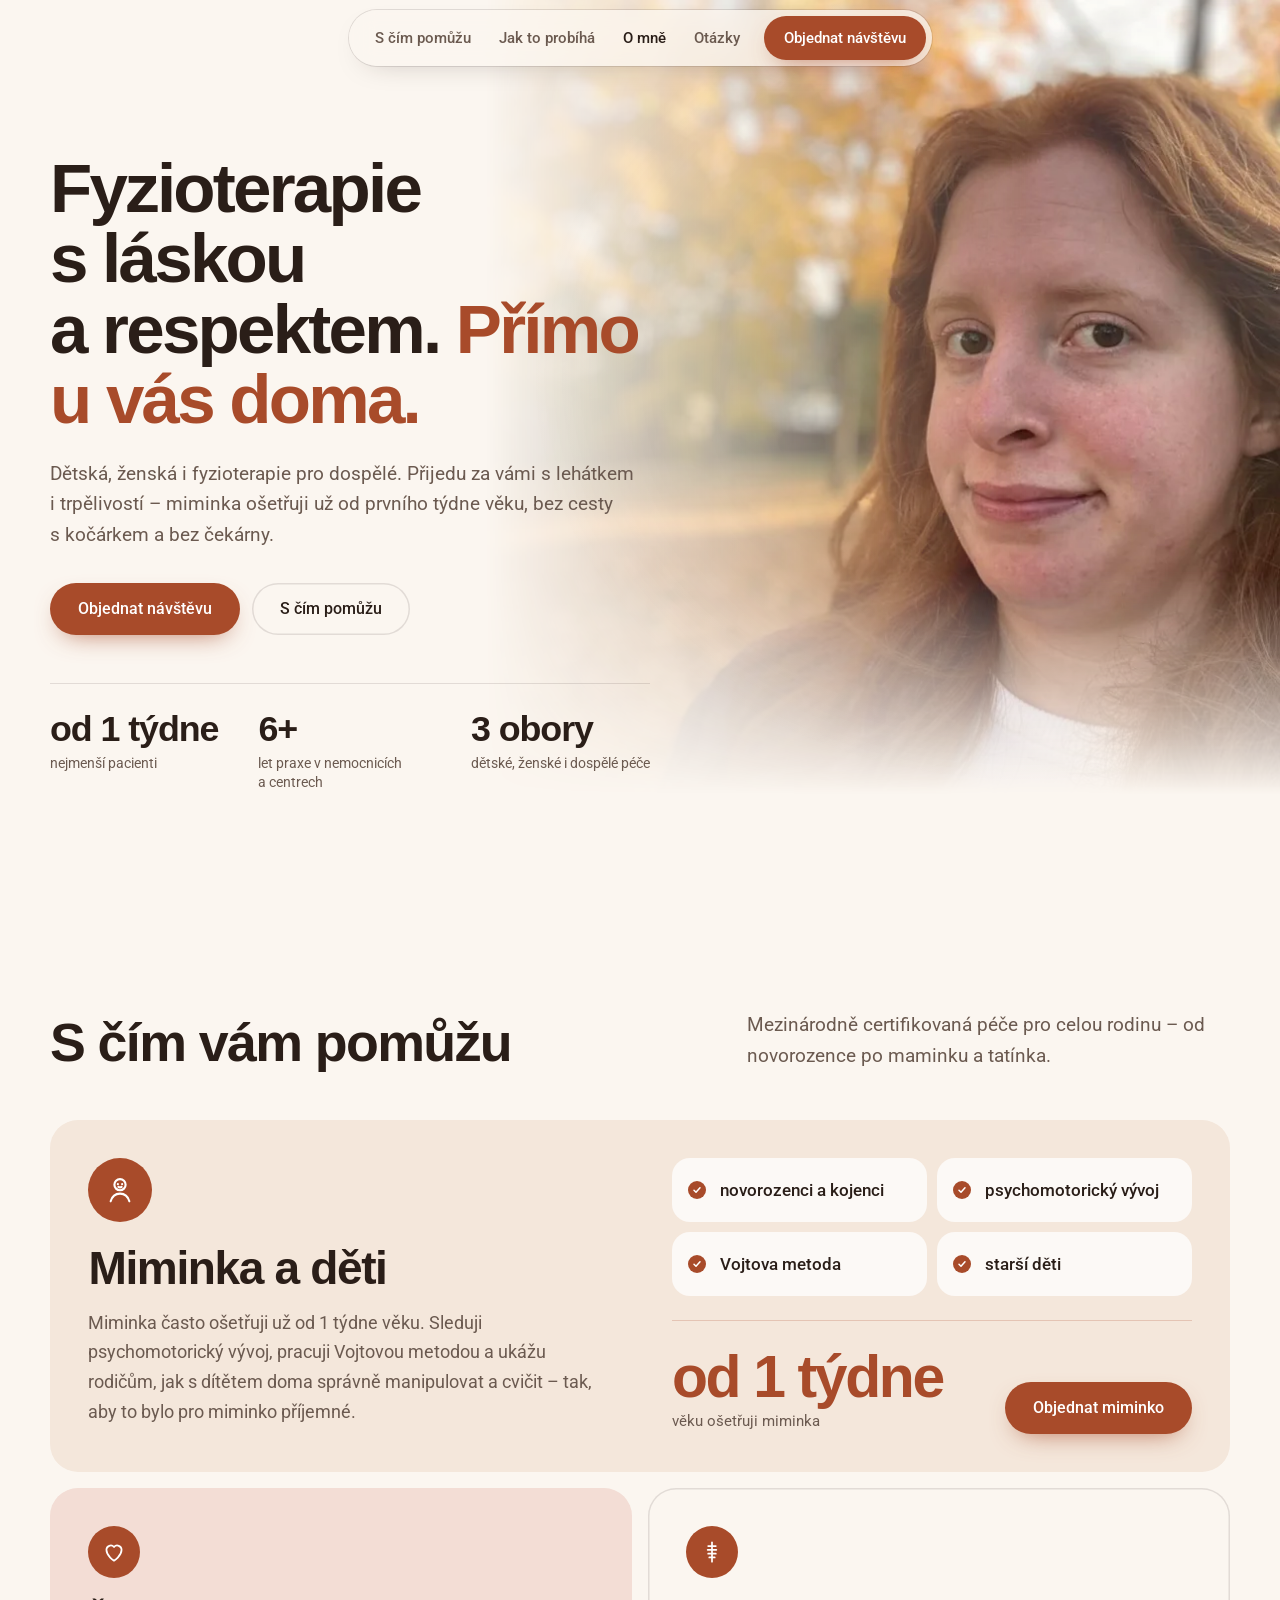
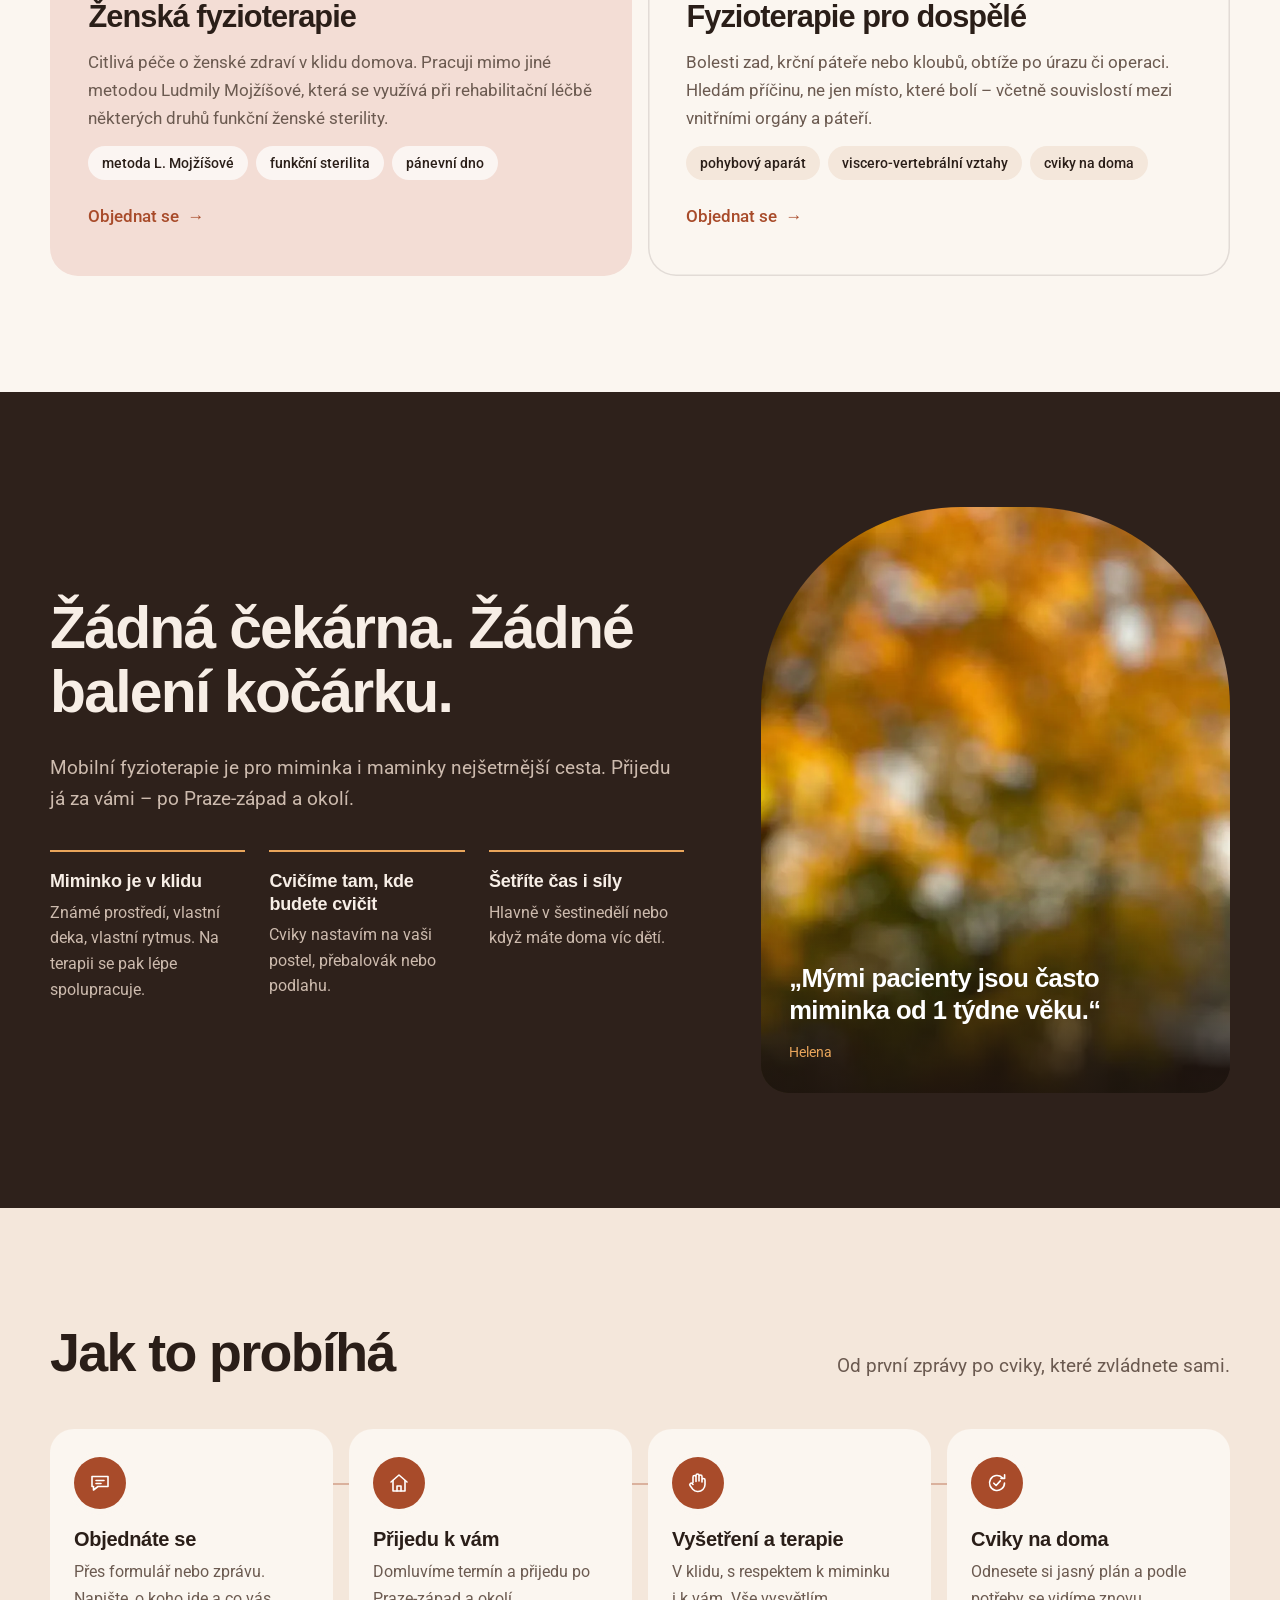
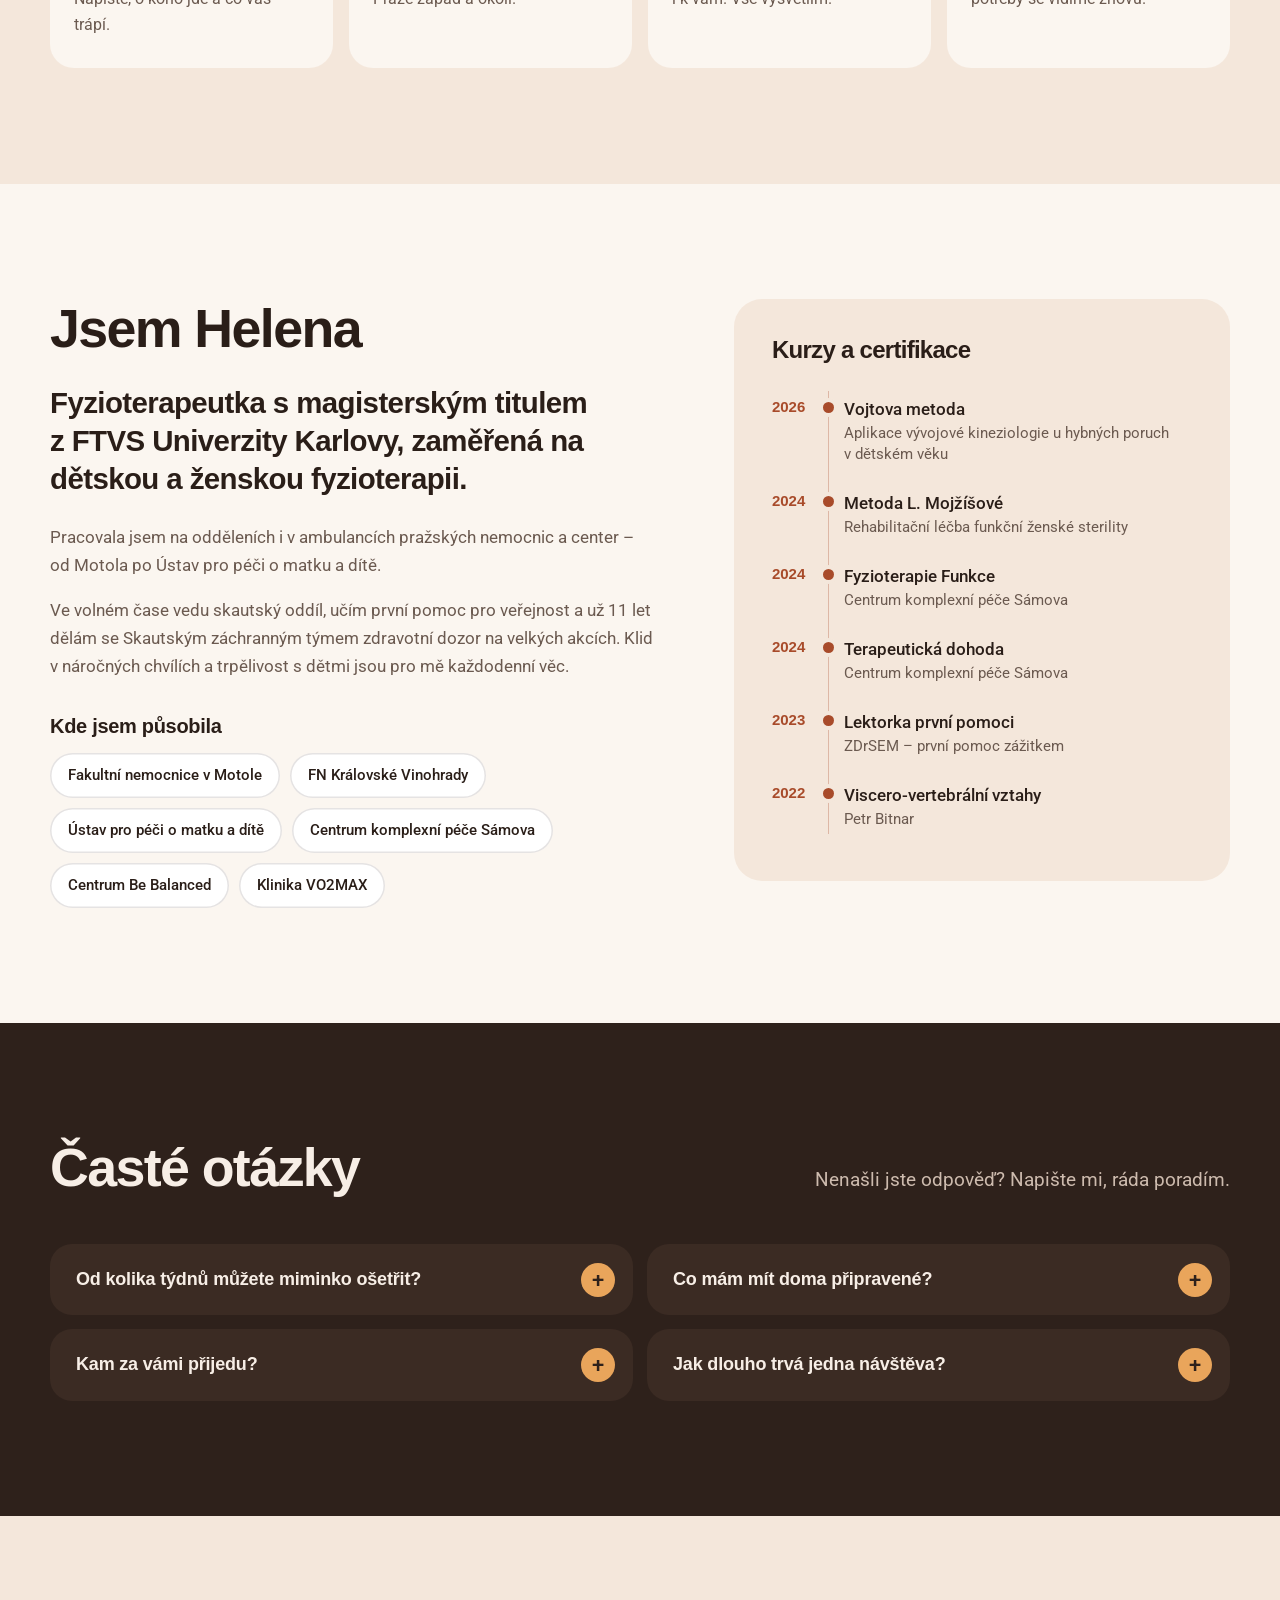
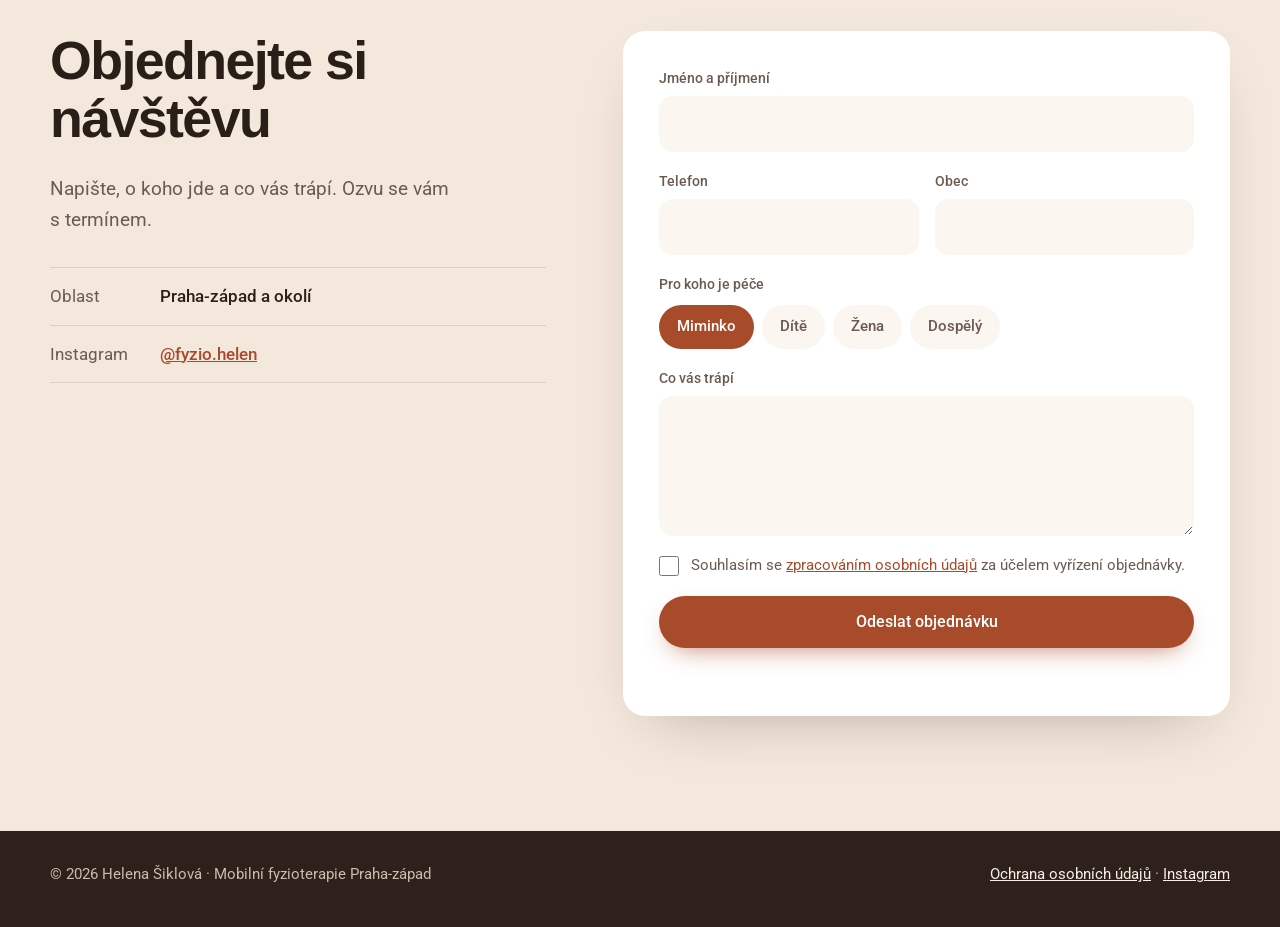
==== commit f7e39f9c: "Enlarge hero photo up and left; hide mobile dock CTA when another order button is visible Co-Authore" ====
--- a/index.html
+++ b/index.html
@@ -16,7 +16,7 @@
   <link rel="preconnect" href="https://fonts.gstatic.com" crossorigin />
   <link href="https://fonts.googleapis.com/css2?family=Roboto:wght@400;500&display=swap&subset=latin-ext" rel="stylesheet" />
   <link rel="preload" as="image" href="img/helena.webp" type="image/webp" />
-  <link rel="stylesheet" href="styles.css?v=5" />
+  <link rel="stylesheet" href="styles.css?v=6" />
   <script type="application/ld+json">
   {
     "@context": "https://schema.org",
@@ -285,8 +285,8 @@
   </div>
 </footer>
 
-<a class="btn btn--primary dock" href="#objednat">Objednat návštěvu</a>
-
-<script src="main.js?v=4" defer></script>
+<a class="btn btn--primary dock is-hidden" href="#objednat">Objednat návštěvu</a>
+
+<script src="main.js?v=6" defer></script>
 </body>
 </html>
--- a/styles.css
+++ b/styles.css
@@ -100,9 +100,9 @@
 .stats dd { margin: 0; font: 700 clamp(26px, 2.8vw, 36px)/1 var(--font-head); letter-spacing: -.03em; }
 .stats dt { font-size: 14px; color: var(--muted); margin-top: 6px; max-width: 13em; line-height: 1.4; }
 
-.portrait { position: absolute; right: 0; top: calc(50% + 24px); transform: translateY(-50%); width: min(47vw, 660px); aspect-ratio: 1; margin: 0; opacity: 0; transition: opacity var(--dur-slow) var(--ease-out);
-  -webkit-mask-image: linear-gradient(to right, transparent 0%, rgba(0,0,0,.45) 28%, #000 60%), linear-gradient(to bottom, transparent 0%, #000 18%, #000 74%, transparent 100%);
-  mask-image: linear-gradient(to right, transparent 0%, rgba(0,0,0,.45) 28%, #000 60%), linear-gradient(to bottom, transparent 0%, #000 18%, #000 74%, transparent 100%);
+.portrait { position: absolute; right: 0; top: 0; width: min(62vw, 880px); aspect-ratio: 1; margin: 0; opacity: 0; transition: opacity var(--dur-slow) var(--ease-out);
+  -webkit-mask-image: linear-gradient(to right, transparent 0%, rgba(0,0,0,.35) 30%, #000 68%), linear-gradient(to bottom, rgba(0,0,0,.75) 0%, #000 12%, #000 72%, transparent 100%);
+  mask-image: linear-gradient(to right, transparent 0%, rgba(0,0,0,.35) 30%, #000 68%), linear-gradient(to bottom, rgba(0,0,0,.75) 0%, #000 12%, #000 72%, transparent 100%);
   -webkit-mask-composite: source-in; mask-composite: intersect; }
 .portrait.is-in, .no-js .portrait { opacity: 1; }
 .portrait__img { display: block; width: 100%; height: 100%; }
@@ -253,7 +253,7 @@
   .burger { display: block; box-shadow: 0 0 0 1px var(--line); }
   .hero { padding-top: 0; }
   .hero__text { max-width: none; }
-  .portrait { position: relative; inset: auto; top: auto; right: auto; transform: none; width: 100%; aspect-ratio: auto; height: min(100vw, 560px); margin-bottom: -56px;
+  .portrait { position: relative; inset: auto; top: auto; right: auto; width: 100%; aspect-ratio: auto; height: min(100vw, 560px); margin-bottom: -56px;
     -webkit-mask-image: linear-gradient(to bottom, #000 55%, transparent 100%); mask-image: linear-gradient(to bottom, #000 55%, transparent 100%); }
   .portrait__img img { object-position: 60% 25%; }
   .split, .me, .home__in { grid-template-columns: 1fr; }
@@ -277,5 +277,6 @@
   .form { grid-template-columns: 1fr; }
   .field--half { grid-column: 1 / -1; }
   .contact li { grid-template-columns: 90px 1fr; }
-  .dock { display: flex; position: fixed; left: 16px; right: 16px; bottom: 14px; z-index: 40; }
-}
+  .dock { display: flex; position: fixed; left: 16px; right: 16px; bottom: 14px; z-index: 40; transition: opacity var(--dur-micro), transform var(--dur-micro), visibility var(--dur-micro); }
+  .dock.is-hidden { opacity: 0; visibility: hidden; transform: translateY(16px); pointer-events: none; }
+}
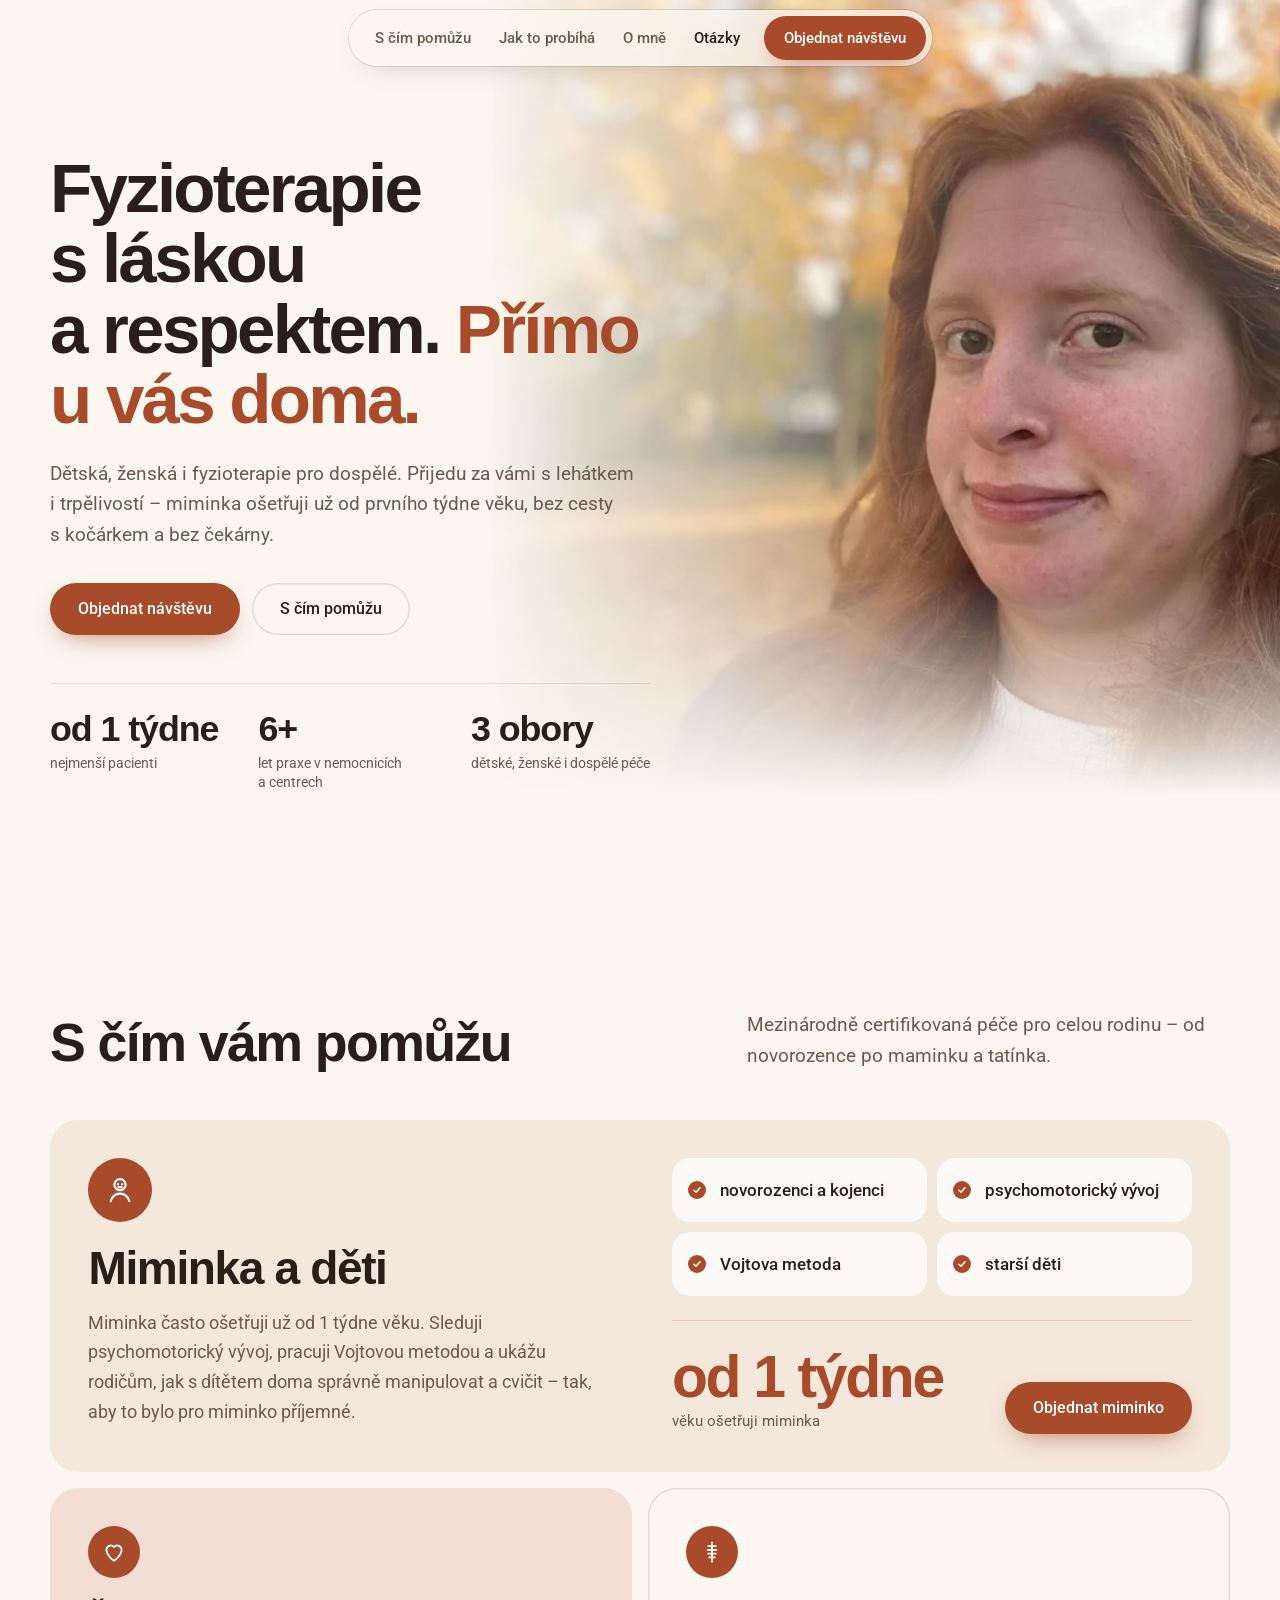
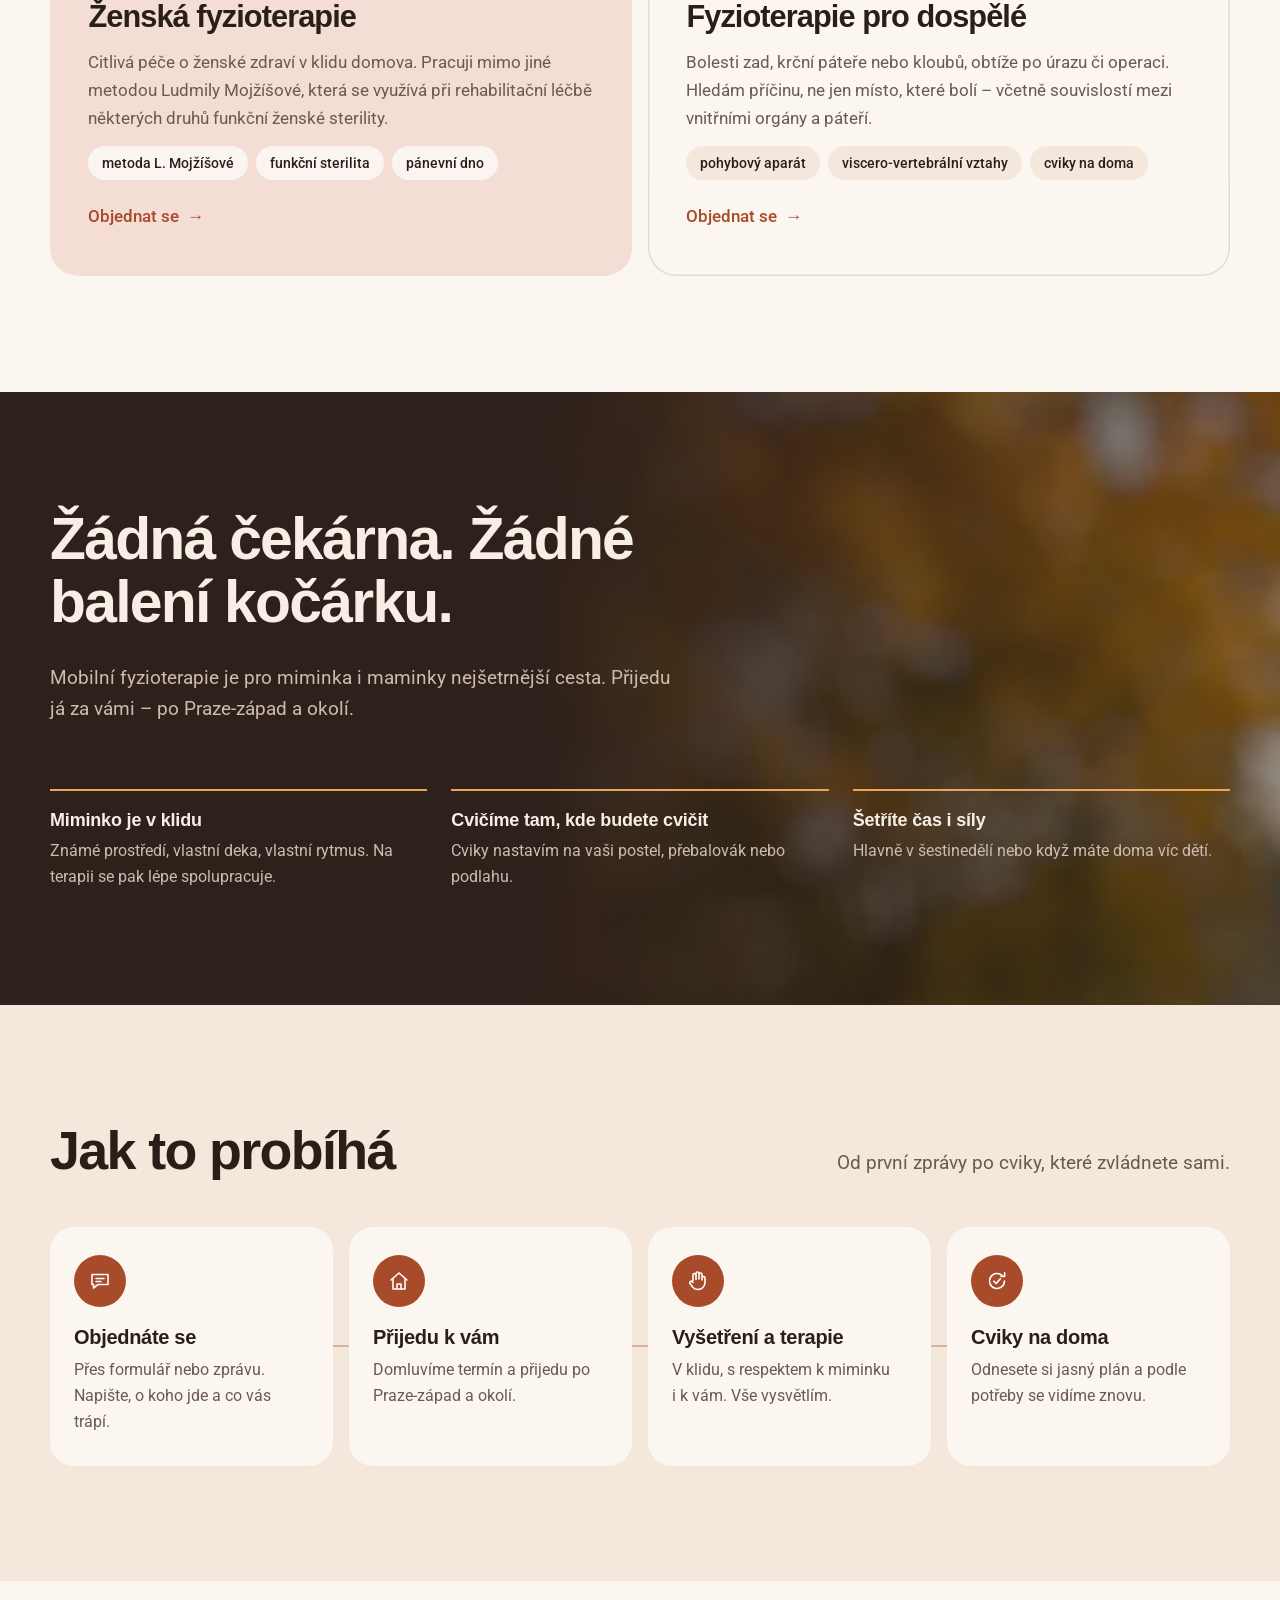
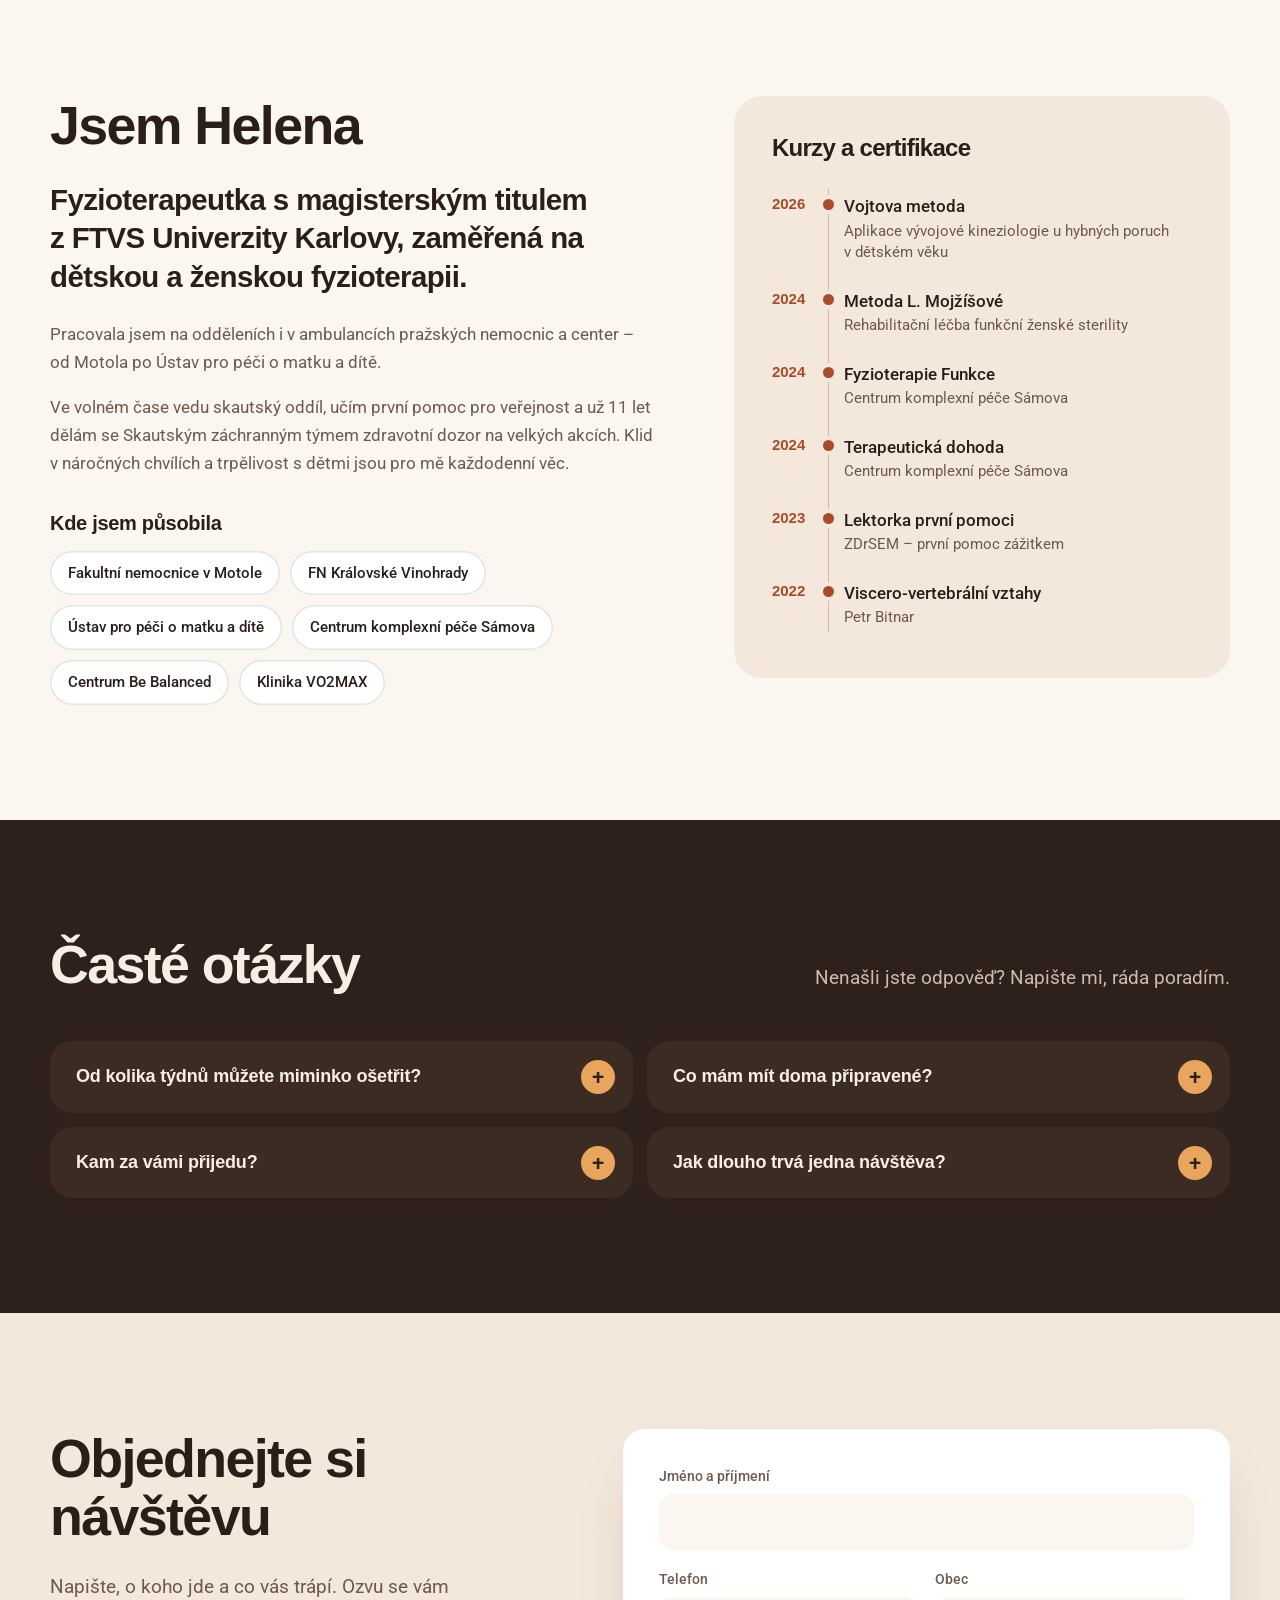
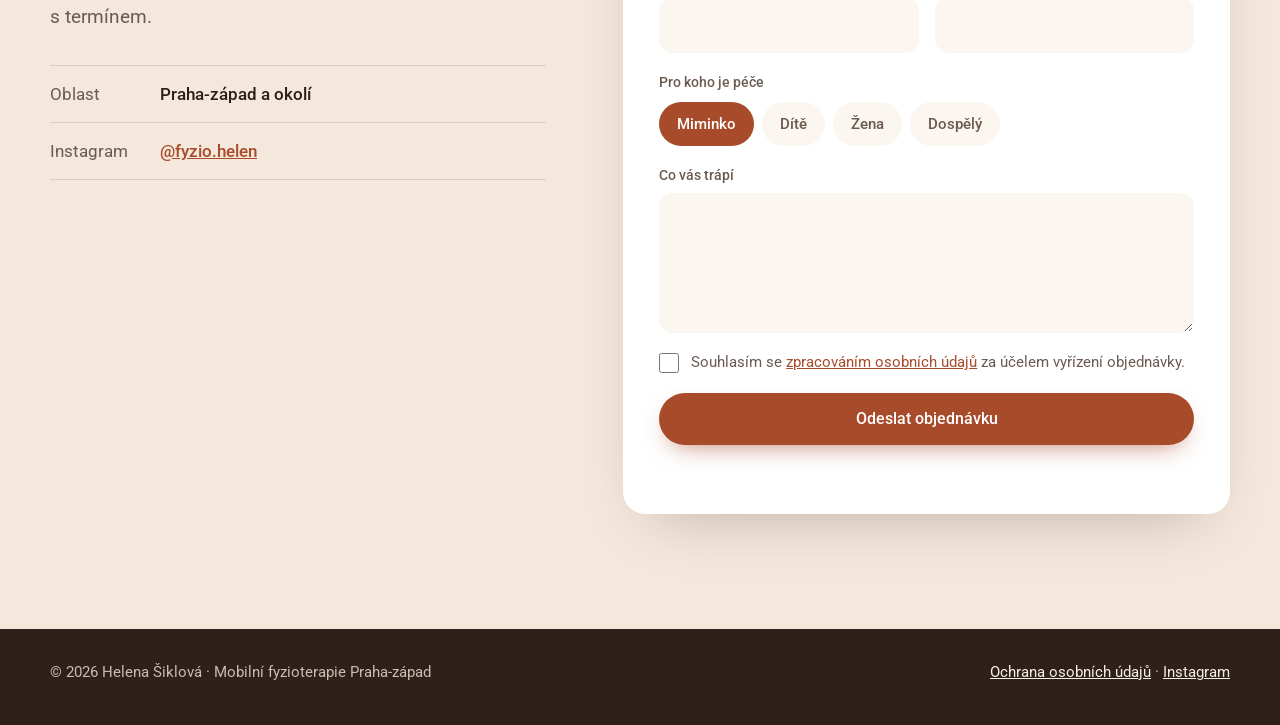
==== commit 3b4cb581: "Replace arch image with faded background in home section; center steps connector line Co-Authored-By" ====
--- a/index.html
+++ b/index.html
@@ -16,7 +16,7 @@
   <link rel="preconnect" href="https://fonts.gstatic.com" crossorigin />
   <link href="https://fonts.googleapis.com/css2?family=Roboto:wght@400;500&display=swap&subset=latin-ext" rel="stylesheet" />
   <link rel="preload" as="image" href="img/helena.webp" type="image/webp" />
-  <link rel="stylesheet" href="styles.css?v=6" />
+  <link rel="stylesheet" href="styles.css?v=7" />
   <script type="application/ld+json">
   {
     "@context": "https://schema.org",
@@ -139,6 +139,10 @@
 
   <!-- PROČ DOMA -->
   <section class="home" id="proc">
+    <picture class="home__bg" aria-hidden="true">
+      <source type="image/webp" srcset="img/podzim.webp" />
+      <img src="img/podzim.jpg" width="660" height="824" alt="" loading="lazy" decoding="async" />
+    </picture>
     <div class="wrap home__in">
       <div class="home__text" data-reveal>
         <h2 class="h2">Žádná čekárna. Žádné balení kočárku.</h2>
@@ -149,13 +153,6 @@
           <li><b>Šetříte čas i síly</b><span>Hlavně v šestinedělí nebo když máte doma víc dětí.</span></li>
         </ul>
       </div>
-      <figure class="home__img" data-reveal>
-        <picture>
-          <source type="image/webp" srcset="img/podzim.webp" />
-          <img src="img/podzim.jpg" width="660" height="824" alt="" loading="lazy" decoding="async" />
-        </picture>
-        <blockquote><p>„Mými pacienty jsou často miminka od 1 týdne věku.“</p><cite>Helena</cite></blockquote>
-      </figure>
     </div>
   </section>
 
--- a/styles.css
+++ b/styles.css
@@ -155,23 +155,21 @@
 .more:hover::after { transform: translateX(4px); }
 
 /* Proč doma – tmavý pás s fotkou */
-.home { background: var(--bark); color: var(--on-dark); padding: var(--sec-y) 0; overflow: hidden; }
-.home__in { display: grid; grid-template-columns: 1.15fr .85fr; gap: clamp(32px, 6vw, 96px); align-items: center; }
+.home { position: relative; background: var(--bark); color: var(--on-dark); padding: var(--sec-y) 0; overflow: hidden; }
+.home__bg { position: absolute; inset: 0 0 0 auto; width: min(58vw, 900px); opacity: .5;
+  -webkit-mask-image: linear-gradient(to right, transparent 0%, rgba(0,0,0,.5) 45%, #000 100%); mask-image: linear-gradient(to right, transparent 0%, rgba(0,0,0,.5) 45%, #000 100%); }
+.home__bg img { width: 100%; height: 100%; object-fit: cover; }
+.home__in { position: relative; }
 .home .h2 { font-size: clamp(34px, 4.6vw, 60px); max-width: 11em; }
-.home .lead { color: var(--on-dark-muted); }
-.home__pts { list-style: none; margin: 36px 0 0; padding: 0; display: grid; grid-template-columns: repeat(3, 1fr); gap: 24px; }
+.home .lead { color: var(--on-dark-muted); max-width: 34em; }
+.home__pts { list-style: none; margin: clamp(40px, 5vw, 64px) 0 0; padding: 0; display: grid; grid-template-columns: repeat(3, 1fr); gap: 24px; }
 .home__pts li { display: grid; gap: 8px; align-content: start; padding-top: 18px; border-top: 2px solid var(--amber); }
 .home__pts b { font: 700 18px/1.25 var(--font-head); letter-spacing: -.01em; color: var(--on-dark); }
 .home__pts span { font-size: 15.5px; color: var(--on-dark-muted); }
-.home__img { position: relative; margin: 0; border-radius: 200px 200px 28px 28px; overflow: hidden; aspect-ratio: 4 / 5; }
-.home__img img { width: 100%; height: 100%; object-fit: cover; }
-.home__img blockquote { position: absolute; inset: auto 0 0 0; margin: 0; padding: 80px 28px 28px; background: linear-gradient(180deg, transparent, rgba(30, 20, 15, .85)); }
-.home__img blockquote p { font: 700 clamp(21px, 2vw, 26px)/1.25 var(--font-head); letter-spacing: -.02em; color: #fff; margin: 0 0 10px; }
-.home__img cite { font-style: normal; font-size: 14px; color: var(--amber); }
 
 /* Postup – karty, linka se jednou dokreslí */
 .steps { list-style: none; margin: 0; padding: 0; display: grid; grid-template-columns: repeat(4, 1fr); gap: 16px; position: relative; }
-.steps::before { content: ""; position: absolute; left: 12%; right: 12%; top: 54px; height: 2px; background: var(--copper); opacity: .35; transform: scaleX(0); transform-origin: left; transition: transform 1.4s var(--ease-out); }
+.steps::before { content: ""; position: absolute; left: 12%; right: 12%; top: calc(50% - 1px); height: 2px; background: var(--copper); opacity: .35; transform: scaleX(0); transform-origin: left; transition: transform 1.4s var(--ease-out); }
 .steps.is-in::before { transform: scaleX(1); }
 .steps li { position: relative; background: var(--cream); border-radius: 24px; padding: 28px 24px 30px; display: grid; gap: 8px; align-content: start; }
 .steps__ico { width: 52px; height: 52px; border-radius: 50%; display: grid; place-items: center; background: var(--copper); color: #fff; margin-bottom: 10px; box-shadow: 0 0 0 6px var(--cream); }
@@ -256,10 +254,10 @@
   .portrait { position: relative; inset: auto; top: auto; right: auto; width: 100%; aspect-ratio: auto; height: min(100vw, 560px); margin-bottom: -56px;
     -webkit-mask-image: linear-gradient(to bottom, #000 55%, transparent 100%); mask-image: linear-gradient(to bottom, #000 55%, transparent 100%); }
   .portrait__img img { object-position: 60% 25%; }
-  .split, .me, .home__in { grid-template-columns: 1fr; }
+  .split, .me { grid-template-columns: 1fr; }
+  .home__bg { width: 100%; opacity: .32; }
   .bento { grid-template-columns: 1fr 1fr; }
   .care--big { grid-template-columns: 1fr; }
-  .home__img { max-width: 420px; }
   .steps { grid-template-columns: 1fr 1fr; }
   .steps::before { display: none; }
   .me__card { position: static; }
@@ -271,7 +269,6 @@
   .bento, .qa, .home__pts, .steps { grid-template-columns: 1fr; }
   .checks { grid-template-columns: 1fr; }
   .care { border-radius: 24px; }
-  .home__img { aspect-ratio: 1; border-radius: 160px 160px 24px 24px; }
   .steps li { grid-template-columns: 52px 1fr; column-gap: 16px; padding: 20px; }
   .steps__ico { grid-row: span 2; margin: 0; }
   .form { grid-template-columns: 1fr; }
